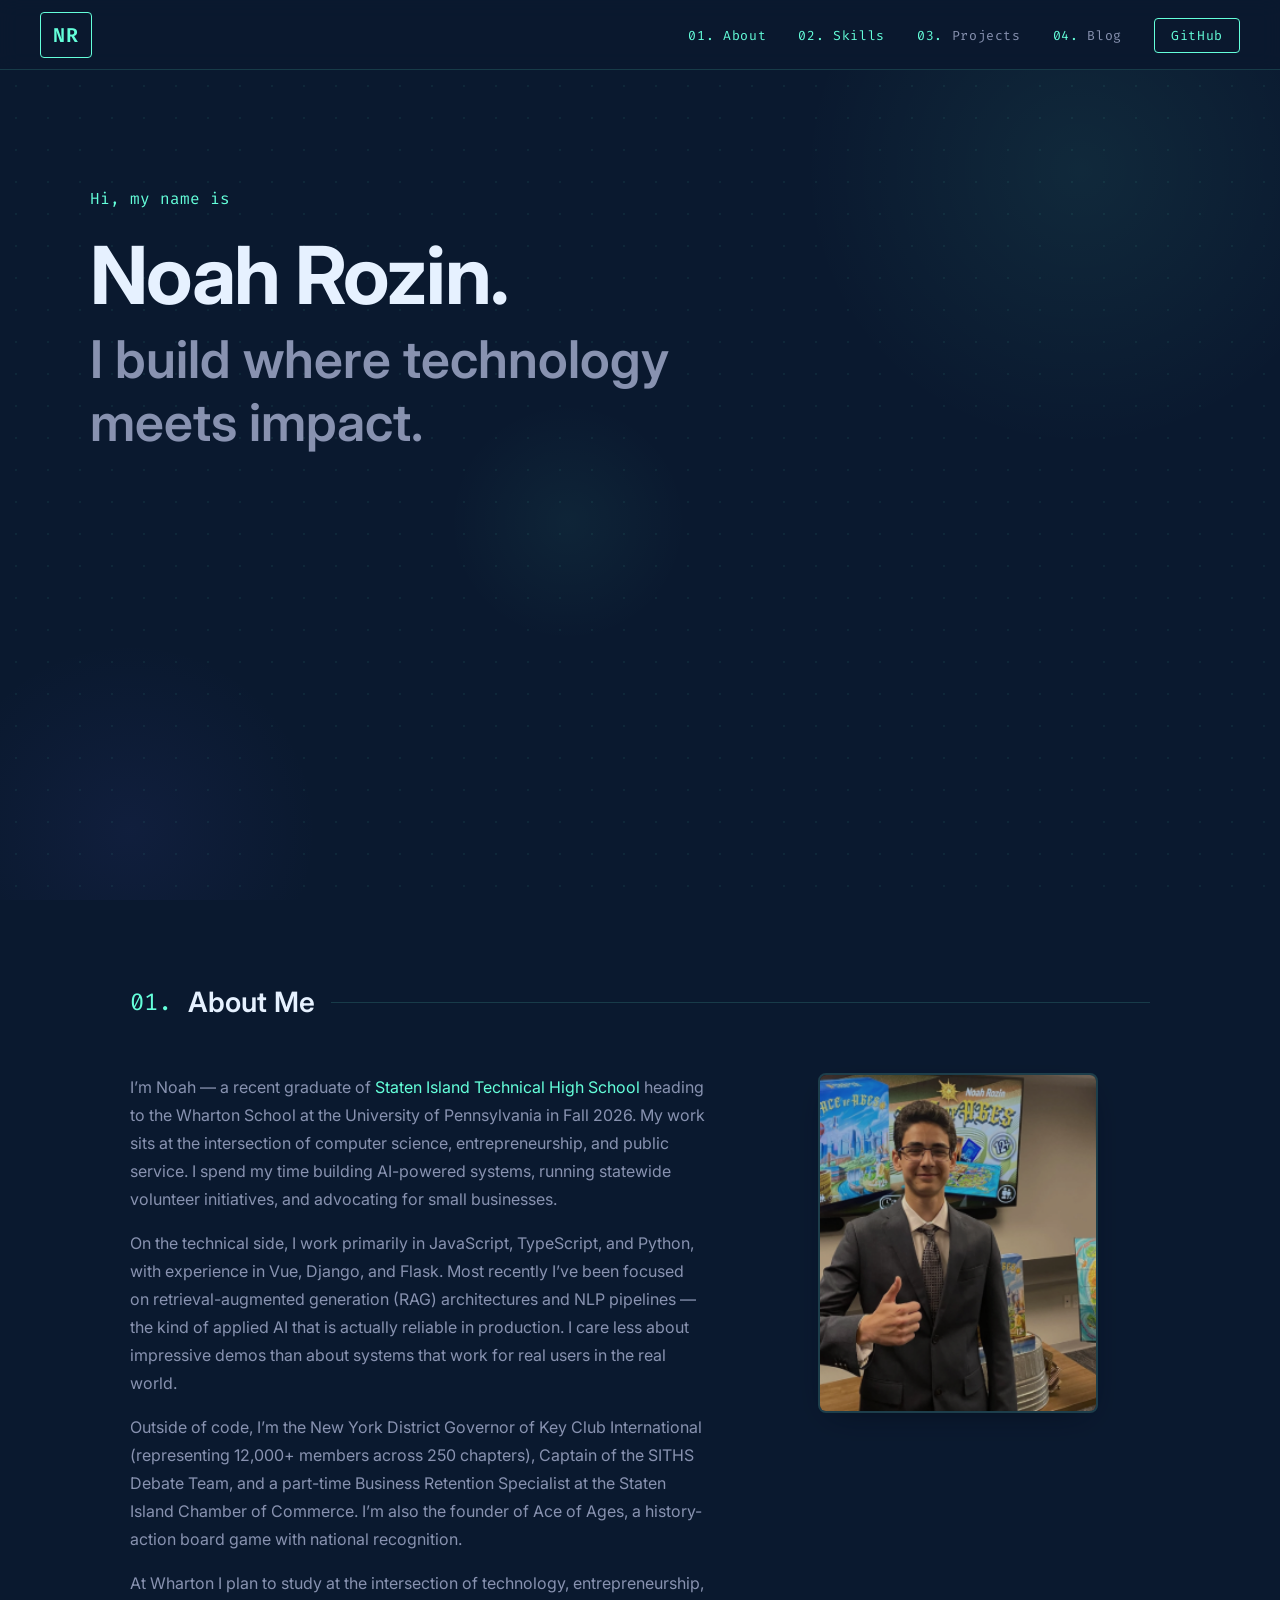
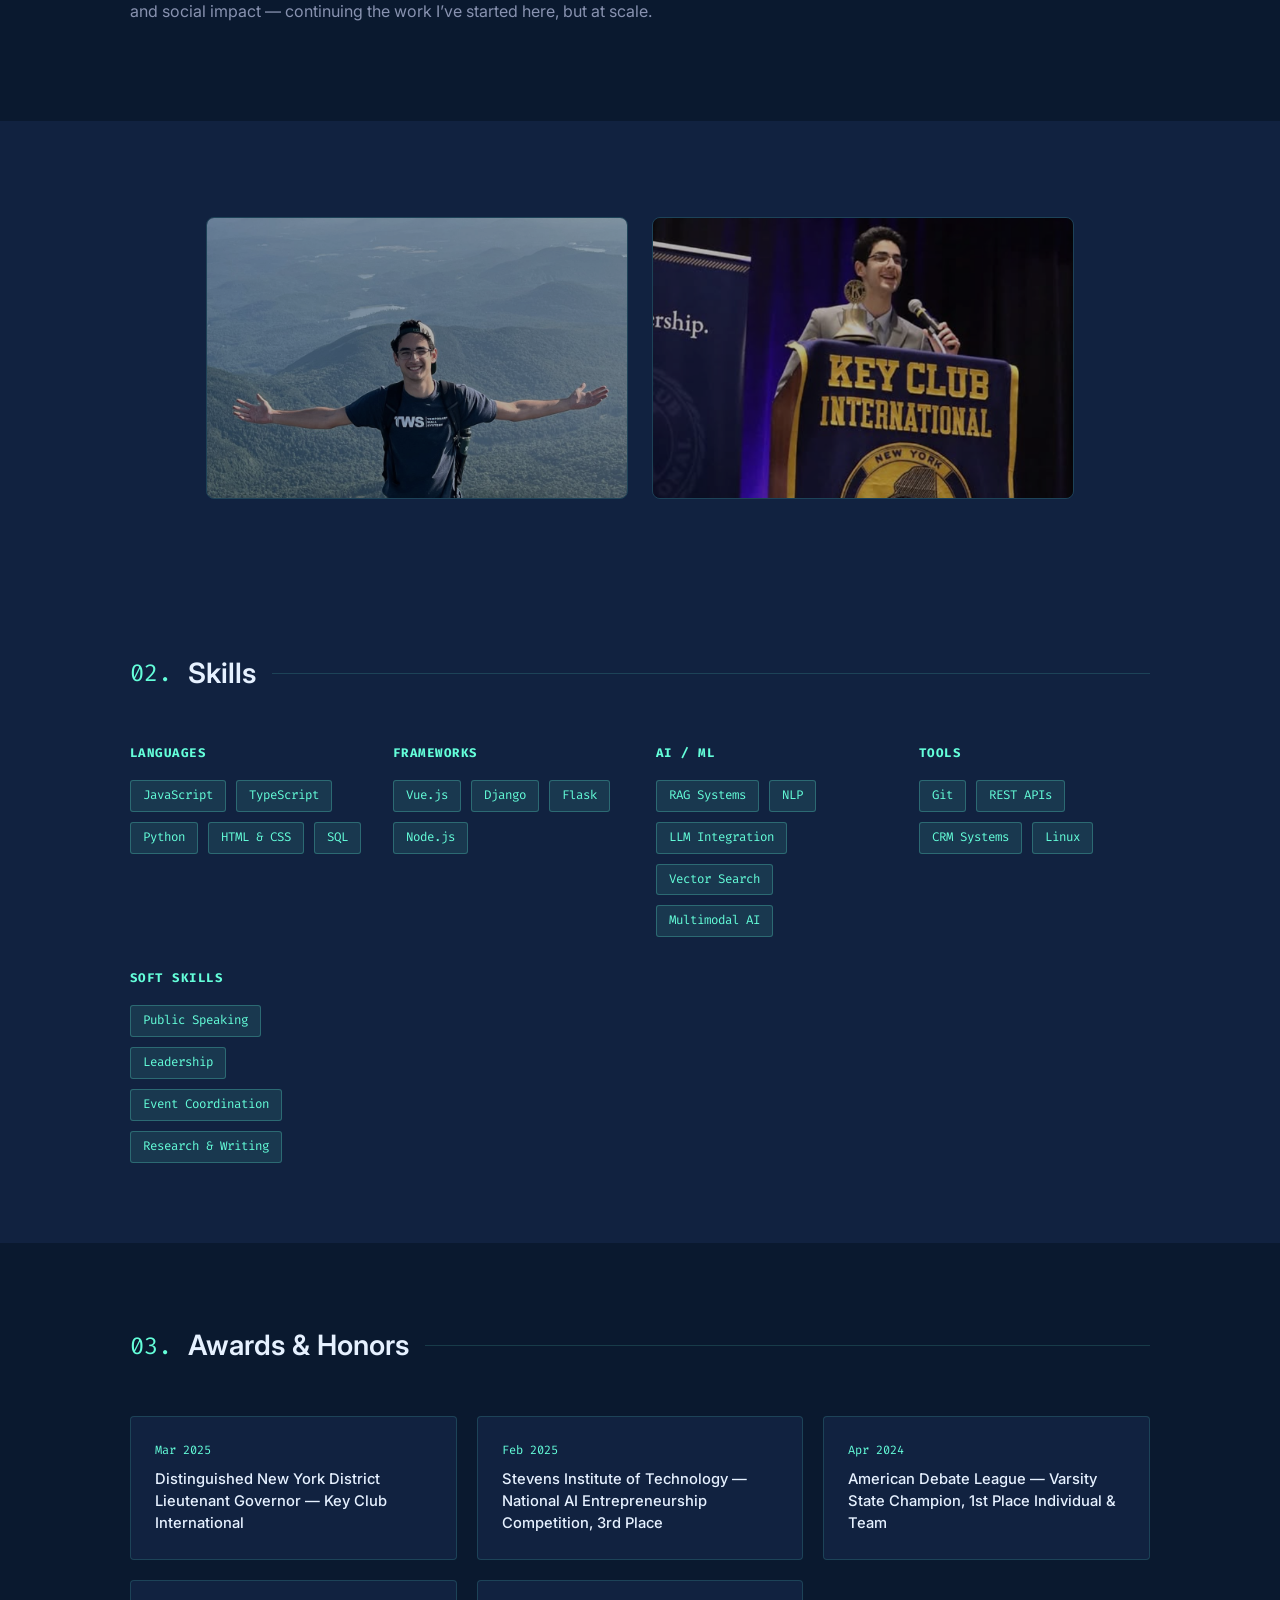
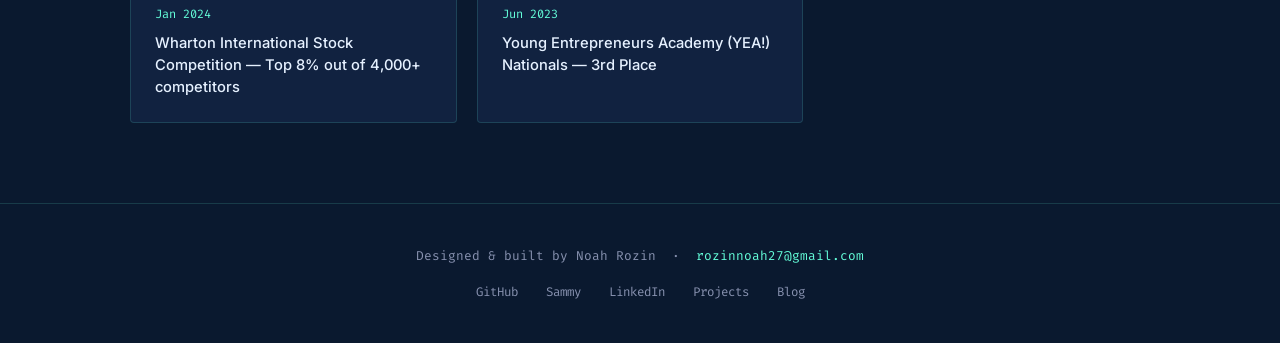
==== index.html @ f18eb61e "Updated version of my portfolio site, which now includes blog posts and several of my past projects." ====
﻿<!DOCTYPE html>
<html lang="en">
<head>
  <meta charset="UTF-8">
  <meta name="viewport" content="width=device-width, initial-scale=1.0">
  <title>Noah Rozin</title>
  <meta name="description" content="Noah Rozin — Developer, entrepreneur, and civic leader. Incoming Wharton freshman at the University of Pennsylvania.">
  <link rel="preconnect" href="https://fonts.googleapis.com">
  <link rel="preconnect" href="https://fonts.gstatic.com" crossorigin>
  <link href="https://fonts.googleapis.com/css2?family=Inter:wght@300;400;500;600;700&family=Fira+Code:wght@400;500&display=swap" rel="stylesheet">
  <link rel="stylesheet" href="css/style.css">
</head>
<body>

  <!-- NAV -->
  <nav>
    <a href="index.html" class="nav-logo">NR</a>
    <ul class="nav-links">
      <li><a href="#about">About</a></li>
      <li><a href="#skills">Skills</a></li>
      <li><a href="projects.html">Projects</a></li>
      <li><a href="blog.html">Blog</a></li>
      <li class="cta-link"><a href="https://github.com/Nosha08" target="_blank" rel="noopener noreferrer">GitHub</a></li>
    </ul>
    <button class="hamburger" id="hamburger" aria-label="Toggle navigation" aria-expanded="false">
      <span></span><span></span><span></span>
    </button>
  </nav>

  <div class="mobile-nav" id="mobile-nav">
    <a href="#about">About</a>
    <a href="#skills">Skills</a>
    <a href="projects.html">Projects</a>
    <a href="blog.html">Blog</a>
    <a href="https://github.com/Nosha08" target="_blank" rel="noopener noreferrer">GitHub</a>
  </div>

  <main>

    <!-- HERO -->
    <section id="hero">
      <div class="hero-orb hero-orb-1"></div>
      <div class="hero-orb hero-orb-2"></div>
      <div class="hero-orb hero-orb-3"></div>
      <div class="hero-content">
        <div class="hero-text">
          <p class="hero-intro">Hi, my name is</p>
          <h1 class="hero-name">Noah Rozin.</h1>
          <h2 class="hero-tagline">I build where technology meets impact.</h2>
          <div class="hero-badges">
            <span class="hero-badge">UPenn Wharton &apos;30</span>
            <span class="hero-badge">SITHS &apos;26</span>
            <span class="hero-badge">AI &amp; Entrepreneurship</span>
          </div>
          <p class="hero-desc">
            Developer, entrepreneur, and civic leader. I build AI systems that dissolve
            real barriers for real people &mdash; from multilingual chatbots serving immigrant
            families to leading statewide volunteer campaigns for 12,000+ members.
            Heading to the Wharton School at the University of Pennsylvania this fall.
          </p>
          <div class="hero-ctas">
            <a href="projects.html" class="btn-primary">View My Projects</a>
            <a href="blog.html" class="btn-secondary">Read My Blog</a>
          </div>
        </div>
        <div class="hero-photo-wrap">
          <div class="hero-photo-frame">
            <img src="public/images/headshot.jpg" alt="Noah Rozin" class="hero-photo">
          </div>
        </div>
      </div>
    </section>

    <!-- ABOUT -->
    <section id="about">
      <div class="section-inner">
        <h2 class="section-heading" data-num="01.">About Me</h2>
        <div class="about-grid">
          <div class="about-text">
            <p>
              I&rsquo;m Noah &mdash; a recent graduate of
              <a href="https://www.siths.org/" target="_blank" rel="noopener">Staten Island Technical High School</a>
              heading to the Wharton School at the University of Pennsylvania in Fall 2026.
              My work sits at the intersection of computer science, entrepreneurship, and
              public service. I spend my time building AI-powered systems, running statewide
              volunteer initiatives, and advocating for small businesses.
            </p>
            <p>
              On the technical side, I work primarily in JavaScript, TypeScript, and Python,
              with experience in Vue, Django, and Flask. Most recently I&rsquo;ve been focused on
              retrieval-augmented generation (RAG) architectures and NLP pipelines &mdash; the kind
              of applied AI that is actually reliable in production. I care less about
              impressive demos than about systems that work for real users in the real world.
            </p>
            <p>
              Outside of code, I&rsquo;m the New York District Governor of Key Club International
              (representing 12,000+ members across 250 chapters), Captain of the SITHS Debate
              Team, and a part-time Business Retention Specialist at the Staten Island Chamber
              of Commerce. I&rsquo;m also the founder of Ace of Ages, a history-action board game
              with national recognition.
            </p>
            <p>
              At Wharton I plan to study at the intersection of technology, entrepreneurship,
              and social impact &mdash; continuing the work I&rsquo;ve started here, but at scale.
            </p>
          </div>
          <div class="about-photo-wrap">
            <img src="public/images/ace-of-ages.png" alt="Ace of Ages — YEA! Nationals 3rd Place" class="about-photo">
          </div>
        </div>
      </div>
    </section>

    <!-- SNAPSHOTS -->
    <section id="snapshots">
      <div class="section-inner">
        <div class="snapshot-strip">
          <figure class="snapshot">
            <img src="public/images/hiking.jpg" alt="Noah Rozin on a mountain summit" class="snapshot-img">
            <figcaption class="snapshot-caption">Summit of Whiteface Mountain, NY</figcaption>
          </figure>
          <figure class="snapshot">
            <img src="public/images/keyclub.png" alt="Key Club International — NY District Governor" class="snapshot-img">
            <figcaption class="snapshot-caption">Key Club International &mdash; NY District Governor</figcaption>
          </figure>
        </div>
      </div>
    </section>

    <!-- SKILLS -->
    <section id="skills">
      <div class="section-inner">
        <h2 class="section-heading" data-num="02.">Skills</h2>
        <div class="skills-grid">
          <div class="skill-group">
            <h3>Languages</h3>
            <div class="skill-tags">
              <span class="skill-tag">JavaScript</span>
              <span class="skill-tag">TypeScript</span>
              <span class="skill-tag">Python</span>
              <span class="skill-tag">HTML &amp; CSS</span>
              <span class="skill-tag">SQL</span>
            </div>
          </div>
          <div class="skill-group">
            <h3>Frameworks</h3>
            <div class="skill-tags">
              <span class="skill-tag">Vue.js</span>
              <span class="skill-tag">Django</span>
              <span class="skill-tag">Flask</span>
              <span class="skill-tag">Node.js</span>
            </div>
          </div>
          <div class="skill-group">
            <h3>AI / ML</h3>
            <div class="skill-tags">
              <span class="skill-tag">RAG Systems</span>
              <span class="skill-tag">NLP</span>
              <span class="skill-tag">LLM Integration</span>
              <span class="skill-tag">Vector Search</span>
              <span class="skill-tag">Multimodal AI</span>
            </div>
          </div>
          <div class="skill-group">
            <h3>Tools</h3>
            <div class="skill-tags">
              <span class="skill-tag">Git</span>
              <span class="skill-tag">REST APIs</span>
              <span class="skill-tag">CRM Systems</span>
              <span class="skill-tag">Linux</span>
            </div>
          </div>
          <div class="skill-group">
            <h3>Soft Skills</h3>
            <div class="skill-tags">
              <span class="skill-tag">Public Speaking</span>
              <span class="skill-tag">Leadership</span>
              <span class="skill-tag">Event Coordination</span>
              <span class="skill-tag">Research &amp; Writing</span>
            </div>
          </div>
        </div>
      </div>
    </section>

    <!-- AWARDS -->
    <section id="awards">
      <div class="section-inner">
        <h2 class="section-heading" data-num="03.">Awards &amp; Honors</h2>
        <div class="awards-grid">
          <div class="award-card">
            <div class="award-date">Mar 2025</div>
            <h3>Distinguished New York District Lieutenant Governor &mdash; Key Club International</h3>
          </div>
          <div class="award-card">
            <div class="award-date">Feb 2025</div>
            <h3>Stevens Institute of Technology &mdash; National AI Entrepreneurship Competition, 3rd Place</h3>
          </div>
          <div class="award-card">
            <div class="award-date">Apr 2024</div>
            <h3>American Debate League &mdash; Varsity State Champion, 1st Place Individual &amp; Team</h3>
          </div>
          <div class="award-card">
            <div class="award-date">Jan 2024</div>
            <h3>Wharton International Stock Competition &mdash; Top 8% out of 4,000+ competitors</h3>
          </div>
          <div class="award-card">
            <div class="award-date">Jun 2023</div>
            <h3>Young Entrepreneurs Academy (YEA!) Nationals &mdash; 3rd Place</h3>
          </div>
        </div>
      </div>
    </section>

  </main>

  <footer>
    <p>
      Designed &amp; built by Noah Rozin &nbsp;&middot;&nbsp;
      <a href="mailto:rozinnoah27@gmail.com">rozinnoah27@gmail.com</a>
    </p>
    <div class="footer-links">
      <a href="https://github.com/Nosha08" target="_blank" rel="noopener">GitHub</a>
      <a href="https://github.com/SammyGPT/SammyGPT-Frontend" target="_blank" rel="noopener">Sammy</a>
      <a href="https://linkedin.com/in/noah-rozin-4837ab23a" target="_blank" rel="noopener">LinkedIn</a>
      <a href="projects.html">Projects</a>
      <a href="blog.html">Blog</a>
    </div>
  </footer>

  <script src="js/main.js"></script>
</body>
</html>
---- css/style.css ----
/* ===== VARIABLES ===== */
:root {
  --bg: #0a192f;
  --bg2: #112240;
  --bg3: #233554;
  --accent: #64ffda;
  --accent-dim: rgba(100, 255, 218, 0.1);
  --text: #ccd6f6;
  --text2: #8892b0;
  --white: #e6f1ff;
  --border: rgba(100, 255, 218, 0.15);
  --shadow: 0 10px 30px -15px rgba(2, 12, 27, 0.7);
  --nav-h: 70px;
  --max-w: 1100px;
  --radius: 4px;
  --transition: all 0.25s cubic-bezier(0.645, 0.045, 0.355, 1);
  --font: 'Inter', -apple-system, BlinkMacSystemFont, 'Segoe UI', sans-serif;
  --mono: 'Fira Code', 'SF Mono', 'Roboto Mono', monospace;
}

/* ===== RESET ===== */
*, *::before, *::after {
  box-sizing: border-box;
  margin: 0;
  padding: 0;
}

html {
  scroll-behavior: smooth;
}

body {
  background-color: var(--bg);
  color: var(--text);
  font-family: var(--font);
  line-height: 1.6;
  min-height: 100vh;
  -webkit-font-smoothing: antialiased;
}

/* ===== NAVIGATION ===== */
nav {
  position: fixed;
  top: 0;
  left: 0;
  right: 0;
  height: var(--nav-h);
  background: rgba(10, 25, 47, 0.9);
  backdrop-filter: blur(10px);
  -webkit-backdrop-filter: blur(10px);
  border-bottom: 1px solid var(--border);
  z-index: 1000;
  display: flex;
  align-items: center;
  justify-content: space-between;
  padding: 0 40px;
}

.nav-logo {
  font-family: var(--mono);
  font-size: 1.25rem;
  font-weight: 600;
  color: var(--accent);
  text-decoration: none;
  letter-spacing: 0.05em;
  border: 1px solid var(--accent);
  padding: 6px 12px;
  border-radius: var(--radius);
  transition: var(--transition);
}

.nav-logo:hover {
  background: var(--accent-dim);
}

.nav-links {
  display: flex;
  align-items: center;
  gap: 32px;
  list-style: none;
}

.nav-links a {
  font-family: var(--mono);
  font-size: 0.82rem;
  color: var(--text2);
  text-decoration: none;
  letter-spacing: 0.05em;
  transition: var(--transition);
  counter-increment: nav-item;
}

.nav-links a::before {
  content: '0' counter(nav-item) '. ';
  color: var(--accent);
}

.nav-links a:hover,
.nav-links a.active {
  color: var(--accent);
}

.nav-links .cta-link a {
  border: 1px solid var(--accent);
  border-radius: var(--radius);
  padding: 8px 16px;
  color: var(--accent);
}

.nav-links .cta-link a::before {
  content: none;
}

.nav-links .cta-link a:hover {
  background: var(--accent-dim);
}

nav {
  counter-reset: nav-item;
}

/* Hamburger */
.hamburger {
  display: none;
  flex-direction: column;
  cursor: pointer;
  gap: 5px;
  background: none;
  border: none;
  padding: 4px;
}

.hamburger span {
  display: block;
  width: 24px;
  height: 2px;
  background: var(--accent);
  border-radius: 2px;
  transition: var(--transition);
}

.hamburger.open span:nth-child(1) {
  transform: translateY(7px) rotate(45deg);
}

.hamburger.open span:nth-child(2) {
  opacity: 0;
}

.hamburger.open span:nth-child(3) {
  transform: translateY(-7px) rotate(-45deg);
}

/* Mobile nav drawer */
.mobile-nav {
  display: none;
  position: fixed;
  top: var(--nav-h);
  right: 0;
  width: min(75vw, 320px);
  height: calc(100vh - var(--nav-h));
  background: var(--bg2);
  border-left: 1px solid var(--border);
  padding: 40px 32px;
  flex-direction: column;
  align-items: flex-end;
  gap: 24px;
  z-index: 999;
  transform: translateX(100%);
  transition: transform 0.3s ease;
}

.mobile-nav.open {
  display: flex;
  transform: translateX(0);
}

.mobile-nav a {
  font-family: var(--mono);
  font-size: 1rem;
  color: var(--text);
  text-decoration: none;
  transition: var(--transition);
}

.mobile-nav a:hover {
  color: var(--accent);
}

/* ===== MAIN ===== */
main {
  padding-top: var(--nav-h);
}

/* ===== HERO ===== */
/* ===== HERO ANIMATIONS ===== */
@keyframes fadeInUp {
  from { opacity: 0; transform: translateY(24px); }
  to   { opacity: 1; transform: translateY(0); }
}

@keyframes blink {
  0%, 100% { opacity: 1; }
  50%       { opacity: 0; }
}

.hero-name,
.hero-tagline,
.hero-badges,
.hero-desc,
.hero-ctas,
.hero-photo-wrap {
  opacity: 0;
}

.anim-in {
  animation: fadeInUp 0.6s cubic-bezier(0.645, 0.045, 0.355, 1) forwards;
}

.cursor {
  display: inline-block;
  width: 3px;
  height: 0.85em;
  background: var(--accent);
  margin-left: 3px;
  vertical-align: middle;
  border-radius: 1px;
  animation: blink 0.75s step-end infinite;
}

#hero {
  min-height: calc(100vh - var(--nav-h));
  display: flex;
  align-items: center;
  justify-content: center;
  padding: 80px 40px;
  background-image: radial-gradient(rgba(100, 255, 218, 0.06) 1px, transparent 1px);
  background-size: 32px 32px;
  position: relative;
  overflow: hidden;
}

/* Floating gradient orbs */
@keyframes float {
  0%, 100% { transform: translateY(0) scale(1); }
  50%       { transform: translateY(-28px) scale(1.04); }
}

.hero-orb {
  position: absolute;
  border-radius: 50%;
  pointer-events: none;
  animation: float ease-in-out infinite;
}

.hero-orb-1 {
  width: 560px;
  height: 560px;
  background: radial-gradient(circle, rgba(100, 255, 218, 0.07) 0%, transparent 70%);
  top: -180px;
  right: -80px;
  animation-duration: 13s;
}

.hero-orb-2 {
  width: 380px;
  height: 380px;
  background: radial-gradient(circle, rgba(99, 102, 241, 0.07) 0%, transparent 70%);
  bottom: -120px;
  left: -60px;
  animation-duration: 10s;
  animation-delay: -5s;
}

.hero-orb-3 {
  width: 240px;
  height: 240px;
  background: radial-gradient(circle, rgba(100, 255, 218, 0.05) 0%, transparent 70%);
  top: 40%;
  left: 35%;
  animation-duration: 16s;
  animation-delay: -8s;
}

/* Hero two-column layout */
.hero-content {
  max-width: var(--max-w);
  width: 100%;
  display: grid;
  grid-template-columns: 1fr 300px;
  gap: 72px;
  align-items: center;
}

/* Hero photo */
.hero-photo-frame {
  position: relative;
  width: 280px;
  height: 340px;
}

.hero-photo-frame::before {
  content: '';
  position: absolute;
  inset: 0;
  border-radius: 10px;
  box-shadow: 0 0 0 2px var(--accent), 0 24px 64px rgba(2, 12, 27, 0.8);
  z-index: 2;
  pointer-events: none;
  opacity: 0.7;
}

.hero-photo-frame::after {
  content: '';
  position: absolute;
  bottom: -18px;
  right: -18px;
  width: 100%;
  height: 100%;
  border: 1px solid var(--accent);
  border-radius: 10px;
  opacity: 0.22;
  z-index: 0;
}

.hero-photo {
  width: 100%;
  height: 100%;
  object-fit: cover;
  object-position: center top;
  border-radius: 10px;
  display: block;
  filter: brightness(0.88) saturate(0.82);
  transition: filter 0.4s ease;
  position: relative;
  z-index: 1;
}

.hero-photo:hover {
  filter: brightness(1) saturate(1);
}

/* Hero badges */
.hero-badges {
  display: flex;
  flex-wrap: wrap;
  gap: 10px;
  margin: 16px 0 28px;
}

.hero-badge {
  font-family: var(--mono);
  font-size: 0.72rem;
  color: var(--accent);
  background: var(--accent-dim);
  border: 1px solid rgba(100, 255, 218, 0.25);
  padding: 4px 14px;
  border-radius: 20px;
  letter-spacing: 0.04em;
}

.hero-intro {
  font-family: var(--mono);
  font-size: 1rem;
  color: var(--accent);
  margin-bottom: 20px;
}

.hero-name {
  font-size: clamp(40px, 8vw, 80px);
  font-weight: 700;
  color: var(--white);
  line-height: 1.1;
  margin-bottom: 10px;
  letter-spacing: -0.02em;
}

.hero-tagline {
  font-size: clamp(24px, 5vw, 52px);
  font-weight: 600;
  color: var(--text2);
  line-height: 1.2;
  margin-bottom: 28px;
}

.hero-desc {
  font-size: 1.05rem;
  color: var(--text2);
  max-width: 540px;
  margin-bottom: 48px;
  line-height: 1.75;
}

.hero-ctas {
  display: flex;
  gap: 16px;
  flex-wrap: wrap;
}

.btn-primary,
.btn-secondary {
  font-family: var(--mono);
  font-size: 0.82rem;
  padding: 14px 28px;
  border-radius: var(--radius);
  text-decoration: none;
  letter-spacing: 0.05em;
  transition: var(--transition);
  display: inline-block;
}

.btn-primary {
  color: var(--accent);
  border: 1px solid var(--accent);
  background: transparent;
}

.btn-primary:hover {
  background: var(--accent-dim);
  transform: translateY(-2px);
}

.btn-secondary {
  color: var(--text);
  border: 1px solid var(--text2);
}

.btn-secondary:hover {
  color: var(--accent);
  border-color: var(--accent);
  transform: translateY(-2px);
}

/* ===== SECTIONS ===== */
section {
  padding: 80px 0;
}

.section-inner {
  max-width: var(--max-w);
  margin: 0 auto;
  padding: 0 40px;
}

.section-heading {
  font-size: clamp(22px, 4vw, 28px);
  font-weight: 600;
  color: var(--white);
  margin-bottom: 48px;
  display: flex;
  align-items: center;
  gap: 16px;
  white-space: nowrap;
}

.section-heading::before {
  content: attr(data-num);
  font-family: var(--mono);
  font-size: 0.85em;
  color: var(--accent);
  font-weight: 400;
}

.section-heading::after {
  content: '';
  display: block;
  height: 1px;
  background: var(--border);
  flex: 1;
  min-width: 40px;
}

/* ===== ABOUT ===== */
#about {
  background: var(--bg);
}

.about-grid {
  display: grid;
  grid-template-columns: 3fr 2fr;
  gap: 60px;
  align-items: start;
}

.about-text p {
  color: var(--text2);
  margin-bottom: 16px;
  line-height: 1.75;
  font-size: 1rem;
}

.about-text p a {
  color: var(--accent);
  text-decoration: none;
}

.about-text p a:hover {
  text-decoration: underline;
}

.about-photo-wrap {
  display: flex;
  justify-content: center;
}

.about-photo-placeholder {
  width: 260px;
  height: 260px;
  background: var(--bg3);
  border: 2px solid var(--accent);
  border-radius: 4px;
  display: flex;
  align-items: center;
  justify-content: center;
  color: var(--text2);
  font-family: var(--mono);
  font-size: 0.8rem;
  text-align: center;
  padding: 20px;
  line-height: 1.6;
  position: relative;
  overflow: hidden;
}

.about-photo-placeholder::after {
  content: '';
  position: absolute;
  inset: 0;
  background: var(--accent-dim);
}

.about-photo-placeholder span {
  position: relative;
  z-index: 1;
}

.about-photo {
  width: 280px;
  height: 340px;
  object-fit: cover;
  object-position: center top;
  border-radius: 8px;
  display: block;
  filter: brightness(0.85) saturate(0.8);
  transition: var(--transition);
  box-shadow: var(--shadow);
  border: 2px solid rgba(100, 255, 218, 0.2);
}

.about-photo:hover {
  filter: brightness(1) saturate(1);
  transform: translateY(-4px);
  border-color: rgba(100, 255, 218, 0.5);
}

/* ===== SNAPSHOTS ===== */
#snapshots {
  background: var(--bg2);
  padding: 96px 0 72px;
}

.snapshot-strip {
  display: flex;
  gap: 24px;
  justify-content: center;
  flex-wrap: wrap;
}

.snapshot {
  position: relative;
  overflow: hidden;
  border-radius: 8px;
  flex-shrink: 0;
  border: 1px solid var(--border);
}

.snapshot-img {
  width: 420px;
  height: 280px;
  object-fit: cover;
  display: block;
  filter: brightness(0.72) saturate(0.82);
  transition: filter 0.4s ease, transform 0.5s ease;
}

.snapshot:hover .snapshot-img {
  filter: brightness(0.95) saturate(1);
  transform: scale(1.03);
}

.snapshot-caption {
  position: absolute;
  bottom: 0;
  left: 0;
  right: 0;
  background: linear-gradient(transparent, rgba(2, 12, 27, 0.88));
  color: var(--text);
  font-family: var(--mono);
  font-size: 0.76rem;
  padding: 28px 16px 14px;
  transform: translateY(6px);
  opacity: 0;
  transition: all 0.3s ease;
}

.snapshot:hover .snapshot-caption {
  transform: translateY(0);
  opacity: 1;
}

/* ===== SKILLS ===== */
#skills {
  background: var(--bg2);
}

.skills-grid {
  display: grid;
  grid-template-columns: repeat(auto-fit, minmax(200px, 1fr));
  gap: 32px;
}

.skill-group h3 {
  font-family: var(--mono);
  font-size: 0.78rem;
  text-transform: uppercase;
  letter-spacing: 0.12em;
  color: var(--accent);
  margin-bottom: 16px;
}

.skill-tags {
  display: flex;
  flex-wrap: wrap;
  gap: 10px;
}

.skill-tag {
  font-family: var(--mono);
  font-size: 0.78rem;
  color: var(--accent);
  background: var(--accent-dim);
  border: 1px solid rgba(100, 255, 218, 0.25);
  padding: 5px 12px;
  border-radius: 3px;
  transition: var(--transition);
  white-space: nowrap;
}

.skill-tag:hover {
  background: rgba(100, 255, 218, 0.2);
  transform: translateY(-1px);
}

/* ===== AWARDS ===== */
#awards {
  background: var(--bg);
}

.awards-grid {
  display: grid;
  grid-template-columns: repeat(auto-fit, minmax(260px, 1fr));
  gap: 20px;
}

.award-card {
  background: var(--bg2);
  border: 1px solid var(--border);
  border-radius: var(--radius);
  padding: 24px;
  transition: var(--transition);
}

.award-card:hover {
  border-color: rgba(100, 255, 218, 0.4);
  transform: translateY(-4px);
  box-shadow: var(--shadow);
}

.award-date {
  font-family: var(--mono);
  font-size: 0.75rem;
  color: var(--accent);
  margin-bottom: 8px;
}

.award-card h3 {
  font-size: 0.92rem;
  font-weight: 500;
  color: var(--white);
  line-height: 1.5;
}

/* ===== PAGE HEADER (projects, blog) ===== */
.page-header {
  max-width: var(--max-w);
  margin: 0 auto;
  padding: 60px 40px 40px;
}

.page-header h1 {
  font-size: clamp(28px, 5vw, 48px);
  font-weight: 700;
  color: var(--white);
  margin-bottom: 12px;
}

.page-header p {
  color: var(--text2);
  font-size: 1.05rem;
  max-width: 540px;
  line-height: 1.7;
}

/* ===== PROJECTS PAGE ===== */
.projects-container {
  max-width: var(--max-w);
  margin: 0 auto;
  padding: 0 40px 100px;
  display: flex;
  flex-direction: column;
  gap: 48px;
}

.project-card {
  background: var(--bg2);
  border: 1px solid var(--border);
  border-radius: 8px;
  padding: 40px;
  transition: var(--transition);
}

.project-card:hover {
  border-color: rgba(100, 255, 218, 0.35);
  box-shadow: var(--shadow);
}

.project-header {
  display: flex;
  align-items: flex-start;
  justify-content: space-between;
  flex-wrap: wrap;
  gap: 12px;
  margin-bottom: 16px;
}

.project-title-row {
  display: flex;
  align-items: center;
  gap: 16px;
  flex-wrap: wrap;
}

.project-title-row h2 {
  font-size: 1.5rem;
  font-weight: 600;
  color: var(--white);
}

.project-status {
  font-family: var(--mono);
  font-size: 0.72rem;
  padding: 3px 10px;
  border-radius: 12px;
  border: 1px solid var(--accent);
  color: var(--accent);
}

.project-tags {
  display: flex;
  flex-wrap: wrap;
  gap: 8px;
  margin-bottom: 28px;
}

.project-tag {
  font-family: var(--mono);
  font-size: 0.75rem;
  background: var(--accent-dim);
  color: var(--accent);
  padding: 3px 10px;
  border-radius: 3px;
}

.project-body {
  display: grid;
  grid-template-columns: 1fr 1fr;
  gap: 32px;
  margin-bottom: 28px;
}

.project-section h3 {
  font-family: var(--mono);
  font-size: 0.76rem;
  text-transform: uppercase;
  letter-spacing: 0.12em;
  color: var(--accent);
  margin-bottom: 12px;
}

.project-section p,
.project-section li {
  color: var(--text2);
  font-size: 0.95rem;
  line-height: 1.75;
}

.project-section ul {
  padding-left: 20px;
}

.project-section li {
  margin-bottom: 6px;
}

.project-divider {
  border: none;
  border-top: 1px solid var(--border);
  margin: 28px 0;
}

.project-links {
  display: flex;
  gap: 12px;
  flex-wrap: wrap;
  align-items: center;
  margin-bottom: 8px;
}

.project-link {
  font-family: var(--mono);
  font-size: 0.78rem;
  color: var(--text2);
  text-decoration: none;
  border: 1px solid var(--text2);
  padding: 7px 16px;
  border-radius: var(--radius);
  transition: var(--transition);
}

.project-link:hover {
  color: var(--accent);
  border-color: var(--accent);
  transform: translateY(-1px);
}

.project-reflection {
  margin-top: 28px;
  padding-top: 28px;
  border-top: 1px solid var(--border);
}

.project-reflection h3 {
  font-family: var(--mono);
  font-size: 0.76rem;
  text-transform: uppercase;
  letter-spacing: 0.12em;
  color: var(--accent);
  margin-bottom: 12px;
}

.project-reflection p {
  color: var(--text2);
  font-size: 0.95rem;
  line-height: 1.75;
  font-style: italic;
}

/* ===== BLOG LISTING ===== */
.blog-container {
  max-width: 760px;
  margin: 0 auto;
  padding: 0 40px 100px;
}

.blog-list {
  display: flex;
  flex-direction: column;
  gap: 24px;
}

.blog-item {
  display: grid;
  grid-template-columns: 130px 1fr;
  gap: 24px;
  padding: 28px;
  background: var(--bg2);
  border: 1px solid var(--border);
  border-radius: var(--radius);
  text-decoration: none;
  transition: var(--transition);
}

.blog-item:hover {
  border-color: rgba(100, 255, 218, 0.4);
  transform: translateY(-2px);
  box-shadow: var(--shadow);
}

.blog-date {
  font-family: var(--mono);
  font-size: 0.78rem;
  color: var(--accent);
  line-height: 1.6;
  padding-top: 3px;
}

.blog-item-content h2 {
  font-size: 1.05rem;
  font-weight: 600;
  color: var(--white);
  margin-bottom: 8px;
  line-height: 1.4;
  transition: var(--transition);
}

.blog-item:hover .blog-item-content h2 {
  color: var(--accent);
}

.blog-item-content p {
  color: var(--text2);
  font-size: 0.9rem;
  line-height: 1.65;
  margin-bottom: 12px;
}

.read-more {
  font-family: var(--mono);
  font-size: 0.78rem;
  color: var(--accent);
}

/* ===== BLOG POST ===== */
.post-container {
  max-width: 720px;
  margin: 0 auto;
  padding: 40px 40px 100px;
}

.post-back {
  display: inline-flex;
  align-items: center;
  gap: 8px;
  font-family: var(--mono);
  font-size: 0.82rem;
  color: var(--accent);
  text-decoration: none;
  margin-bottom: 40px;
  transition: var(--transition);
}

.post-back:hover {
  gap: 12px;
}

.post-header {
  margin-bottom: 48px;
  padding-bottom: 32px;
  border-bottom: 1px solid var(--border);
}

.post-meta {
  font-family: var(--mono);
  font-size: 0.78rem;
  color: var(--text2);
  margin-bottom: 16px;
  display: flex;
  gap: 24px;
  flex-wrap: wrap;
}

.post-meta span.accent {
  color: var(--accent);
}

.post-header h1 {
  font-size: clamp(26px, 4vw, 40px);
  font-weight: 700;
  color: var(--white);
  line-height: 1.25;
  margin-bottom: 16px;
}

.post-header .post-desc {
  color: var(--text2);
  font-size: 1.05rem;
  line-height: 1.75;
}

.post-body h2 {
  font-size: 1.35rem;
  font-weight: 600;
  color: var(--white);
  margin: 48px 0 16px;
}

.post-body h3 {
  font-size: 1.05rem;
  font-weight: 600;
  color: var(--white);
  margin: 32px 0 12px;
}

.post-body p {
  color: var(--text2);
  line-height: 1.85;
  font-size: 1rem;
  margin-bottom: 20px;
}

.post-body a {
  color: var(--accent);
  text-decoration: none;
}

.post-body a:hover {
  text-decoration: underline;
}

.post-body ul,
.post-body ol {
  margin: 0 0 20px 24px;
  color: var(--text2);
}

.post-body li {
  margin-bottom: 8px;
  line-height: 1.75;
  font-size: 1rem;
}

.post-body pre {
  background: var(--bg2);
  border: 1px solid var(--border);
  border-radius: 6px;
  padding: 28px;
  overflow-x: auto;
  margin: 28px 0;
  font-family: var(--mono);
  font-size: 0.84rem;
  line-height: 1.65;
  color: var(--text);
}

.post-body code {
  font-family: var(--mono);
  font-size: 0.85em;
  background: var(--bg2);
  color: var(--accent);
  padding: 2px 6px;
  border-radius: 3px;
}

.post-body pre code {
  background: none;
  padding: 0;
  color: var(--text);
  font-size: 1em;
}

/* Syntax highlight colors inside pre */
.post-body pre .kw { color: #c678dd; }
.post-body pre .fn { color: #61afef; }
.post-body pre .st { color: #98c379; }
.post-body pre .cm { color: var(--text2); font-style: italic; }
.post-body pre .nm { color: #e5c07b; }

.post-callout {
  background: var(--bg2);
  border-left: 3px solid var(--accent);
  padding: 20px 24px;
  margin: 28px 0;
  border-radius: 0 4px 4px 0;
}

.post-callout p {
  margin: 0;
  color: var(--text);
  font-style: italic;
  font-size: 1rem;
  line-height: 1.75;
}

/* ===== FOOTER ===== */
footer {
  padding: 40px;
  text-align: center;
  border-top: 1px solid var(--border);
}

footer p {
  font-family: var(--mono);
  font-size: 0.8rem;
  color: var(--text2);
  margin-bottom: 16px;
  line-height: 1.8;
}

footer a {
  color: var(--accent);
  text-decoration: none;
}

footer a:hover {
  text-decoration: underline;
}

.footer-links {
  display: flex;
  justify-content: center;
  gap: 28px;
  flex-wrap: wrap;
}

.footer-links a {
  font-family: var(--mono);
  font-size: 0.78rem;
  color: var(--text2);
  text-decoration: none;
  transition: var(--transition);
}

.footer-links a:hover {
  color: var(--accent);
}

/* ===== RESPONSIVE ===== */
@media (max-width: 900px) {
  .project-body {
    grid-template-columns: 1fr;
    gap: 20px;
  }
}

@media (max-width: 900px) {
  .hero-content {
    grid-template-columns: 1fr;
    gap: 48px;
  }

  .hero-photo-wrap {
    display: flex;
    justify-content: center;
  }

  .hero-photo-frame {
    width: 240px;
    height: 290px;
  }
}

@media (max-width: 768px) {
  nav {
    padding: 0 24px;
  }

  .nav-links {
    display: none;
  }

  .hamburger {
    display: flex;
  }

  #hero {
    padding: 60px 24px;
  }

  .section-inner,
  .page-header,
  .projects-container,
  .blog-container,
  .post-container {
    padding-left: 24px;
    padding-right: 24px;
  }

  .about-grid {
    grid-template-columns: 1fr;
    gap: 32px;
  }

  .about-photo-wrap {
    order: -1;
    display: flex;
    justify-content: center;
  }

  .about-photo-placeholder {
    width: 200px;
    height: 200px;
  }

  .about-photo {
    width: 220px;
    height: 260px;
  }

  .snapshot-img {
    width: 100%;
    max-width: 420px;
    height: 220px;
  }

  .blog-item {
    grid-template-columns: 1fr;
    gap: 8px;
  }

  .hero-ctas {
    flex-direction: column;
    align-items: flex-start;
  }

  .post-meta {
    flex-direction: column;
    gap: 4px;
  }

  .project-card {
    padding: 24px;
  }
}

@media (max-width: 480px) {
  .section-heading::after {
    display: none;
  }

  .skills-grid {
    grid-template-columns: 1fr 1fr;
  }

  .awards-grid {
    grid-template-columns: 1fr;
  }
}
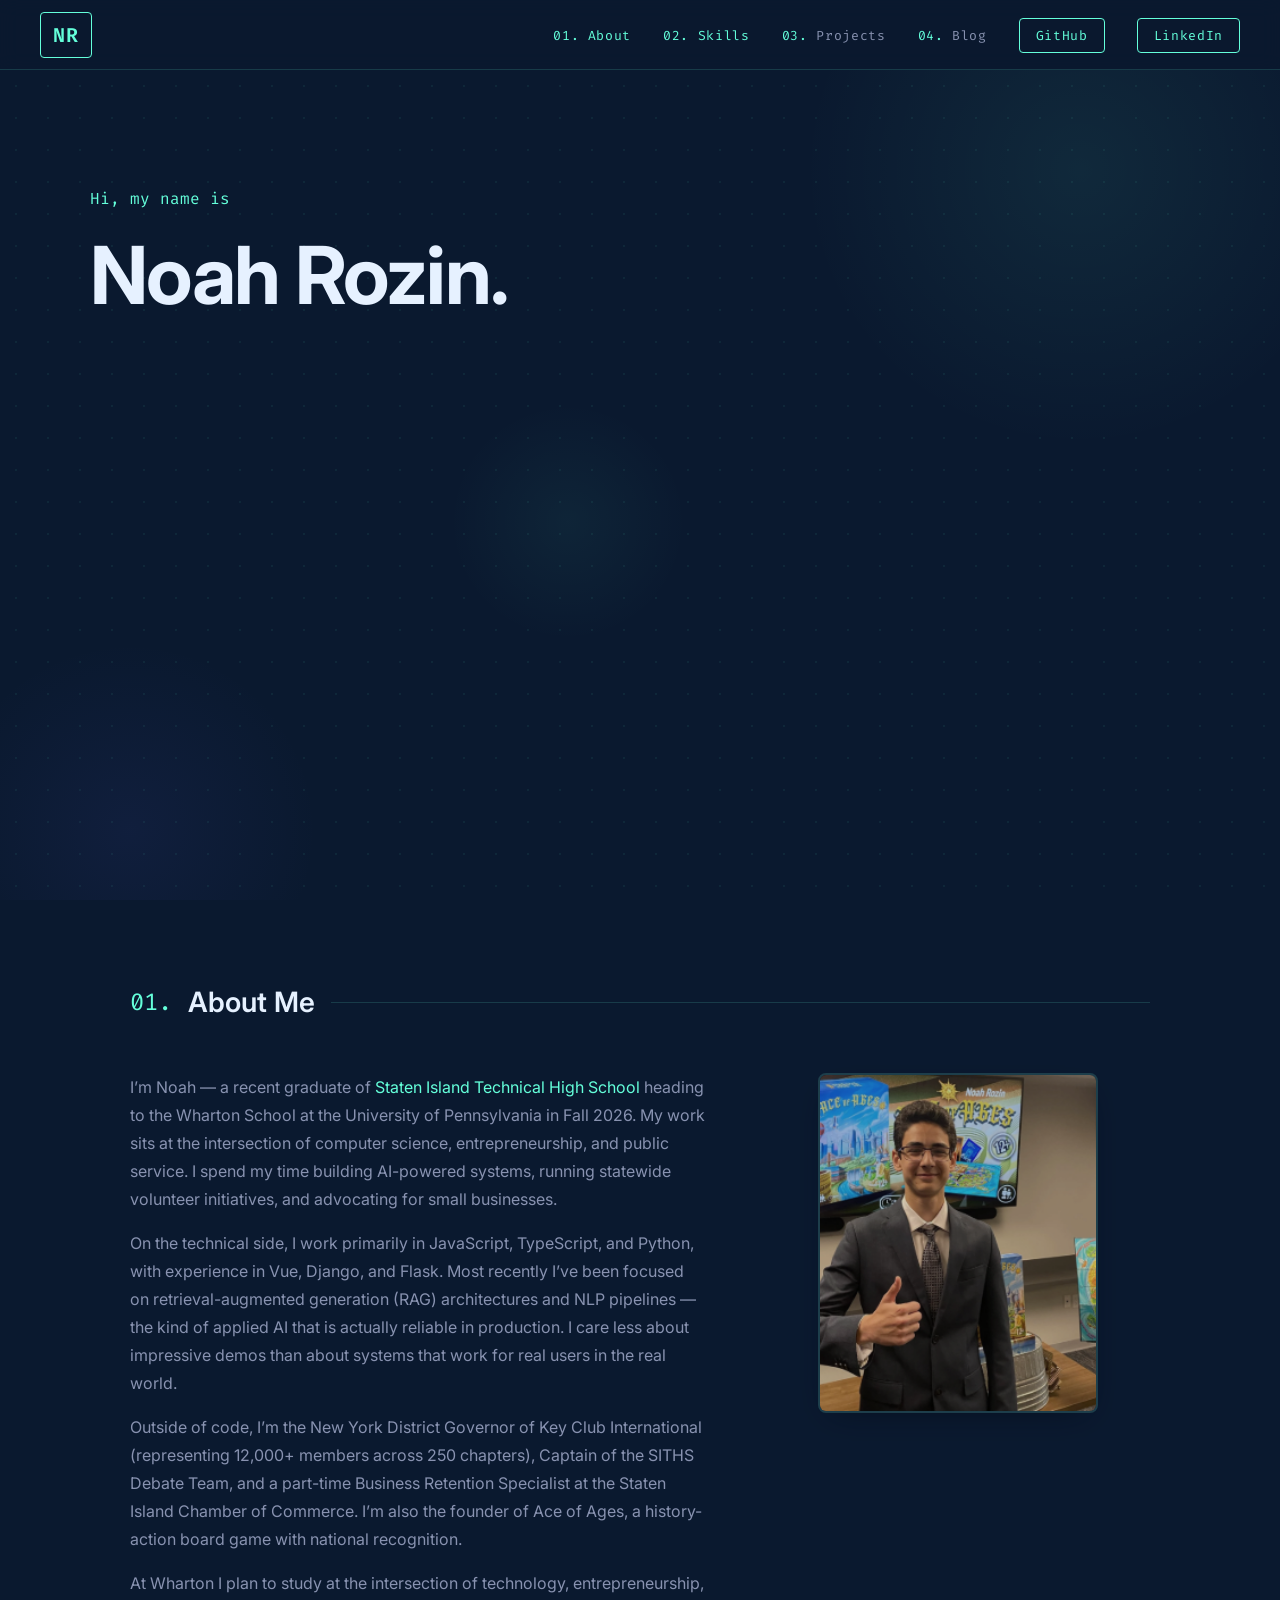
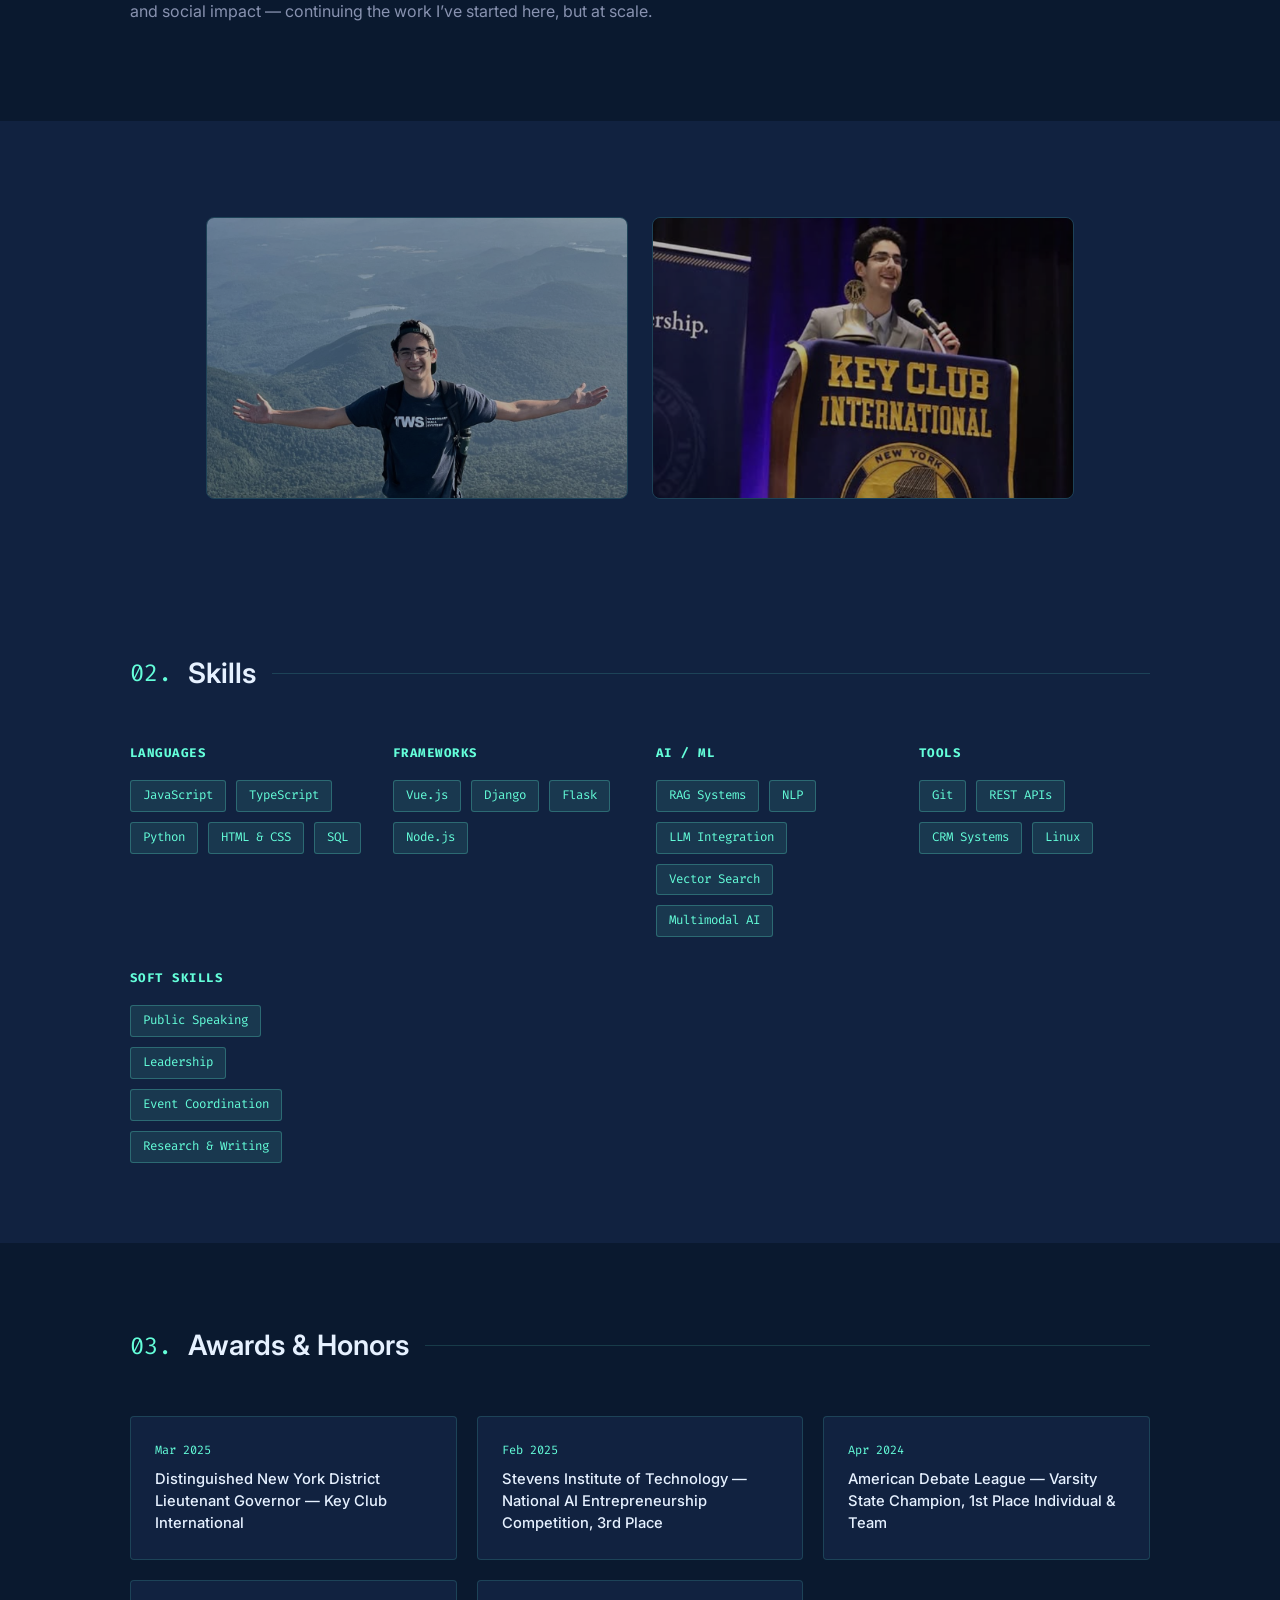
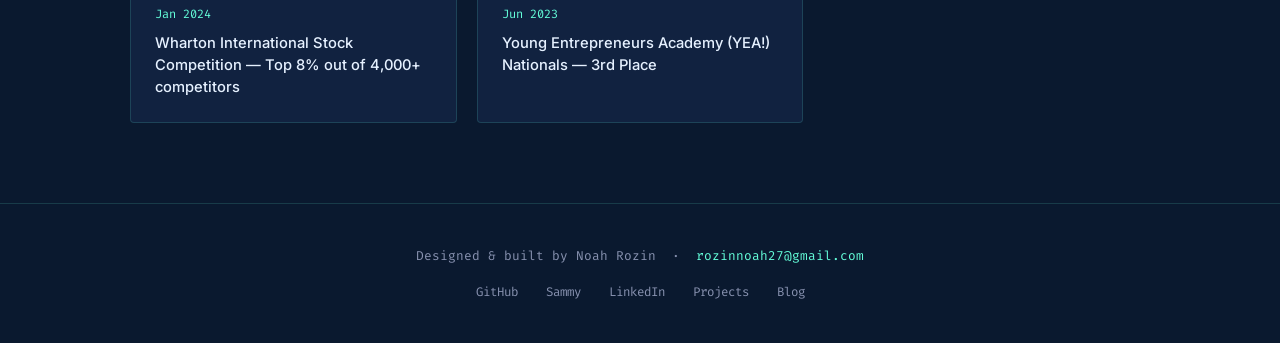
==== commit f3a2b037: "Had to slide the LinkedIn yk ;)" ====
--- a/index.html
+++ b/index.html
@@ -21,6 +21,7 @@
       <li><a href="projects.html">Projects</a></li>
       <li><a href="blog.html">Blog</a></li>
       <li class="cta-link"><a href="https://github.com/Nosha08" target="_blank" rel="noopener noreferrer">GitHub</a></li>
+      <li class="cta-link"><a href="https://www.linkedin.com/in/noah-rozin-4837ab23a/" target="_blank" rel="noopener noreferrer">LinkedIn</a></li>
     </ul>
     <button class="hamburger" id="hamburger" aria-label="Toggle navigation" aria-expanded="false">
       <span></span><span></span><span></span>
@@ -33,6 +34,7 @@
     <a href="projects.html">Projects</a>
     <a href="blog.html">Blog</a>
     <a href="https://github.com/Nosha08" target="_blank" rel="noopener noreferrer">GitHub</a>
+    <a href="https://www.linkedin.com/in/noah-rozin-4837ab23a/" target="_blank" rel="noopener noreferrer">LinkedIn</a>
   </div>
 
   <main>
@@ -235,3 +237,6 @@
 
 
 
+
+
+
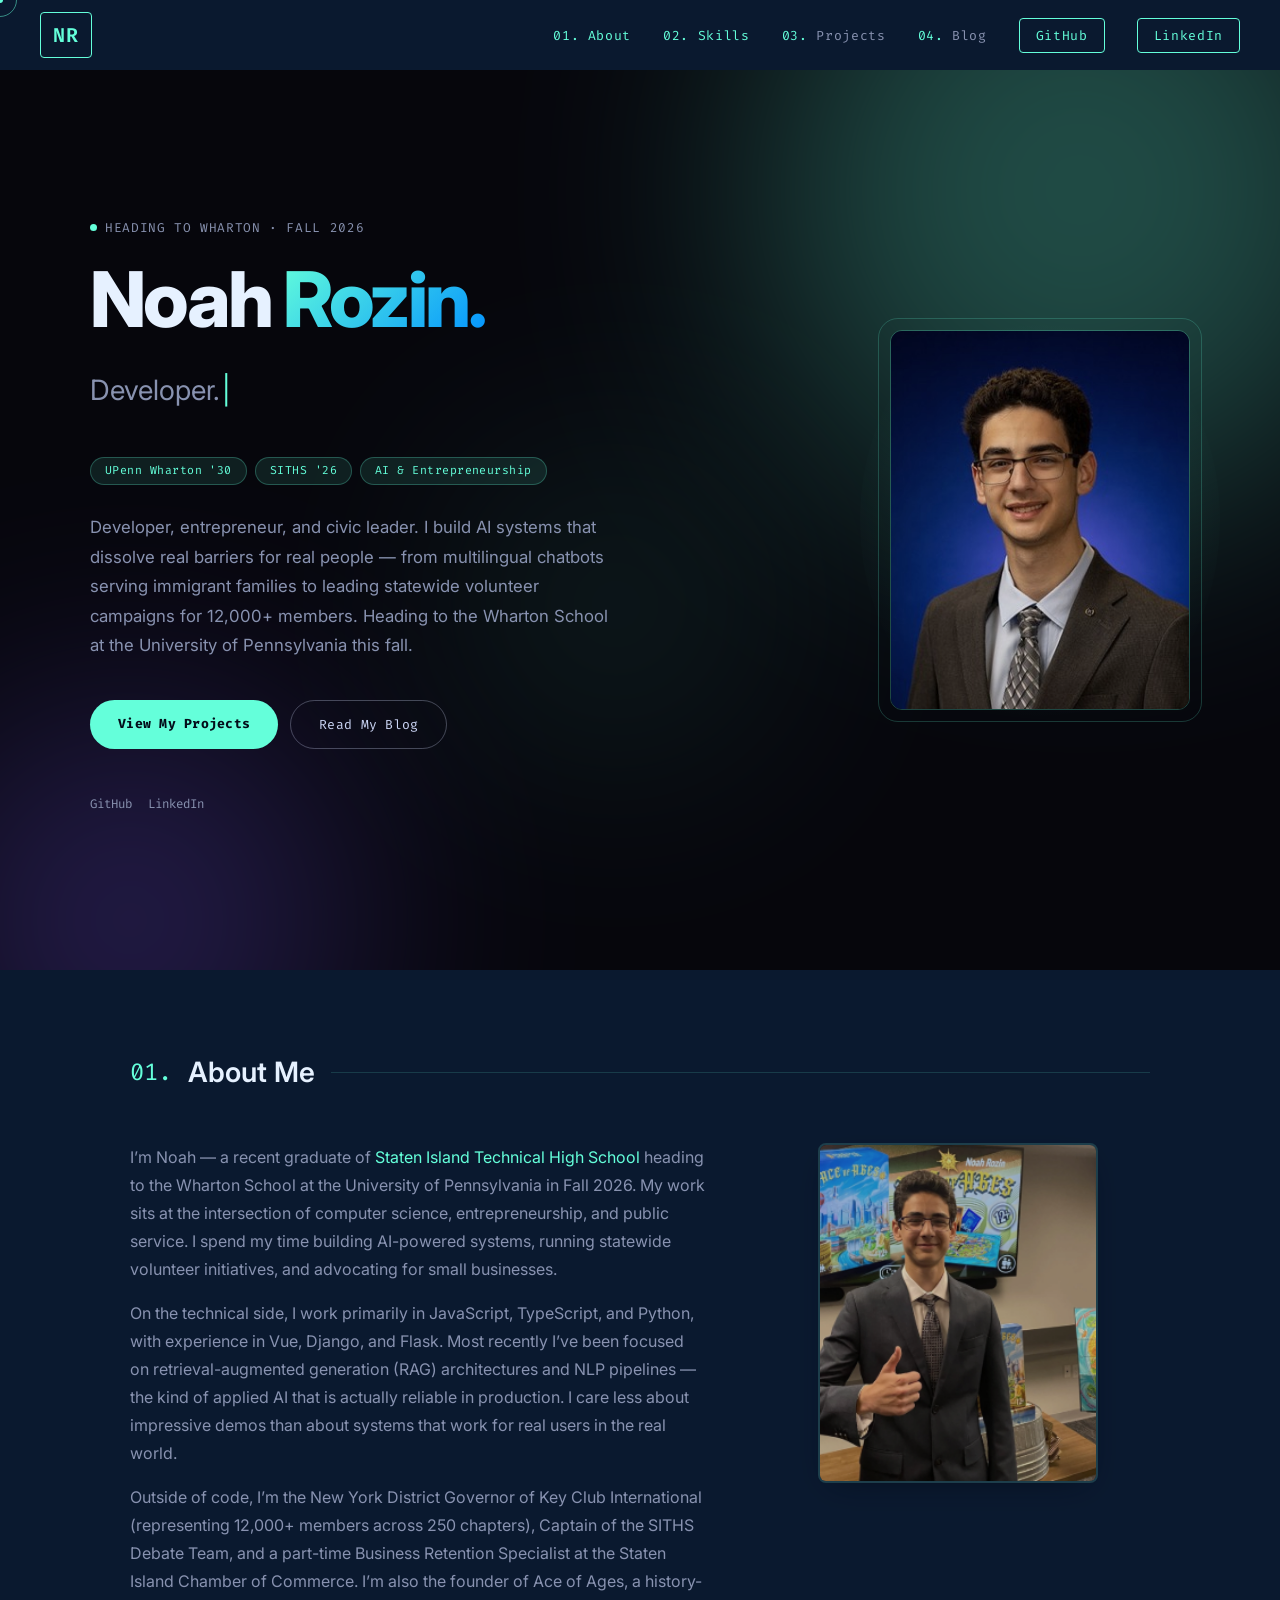
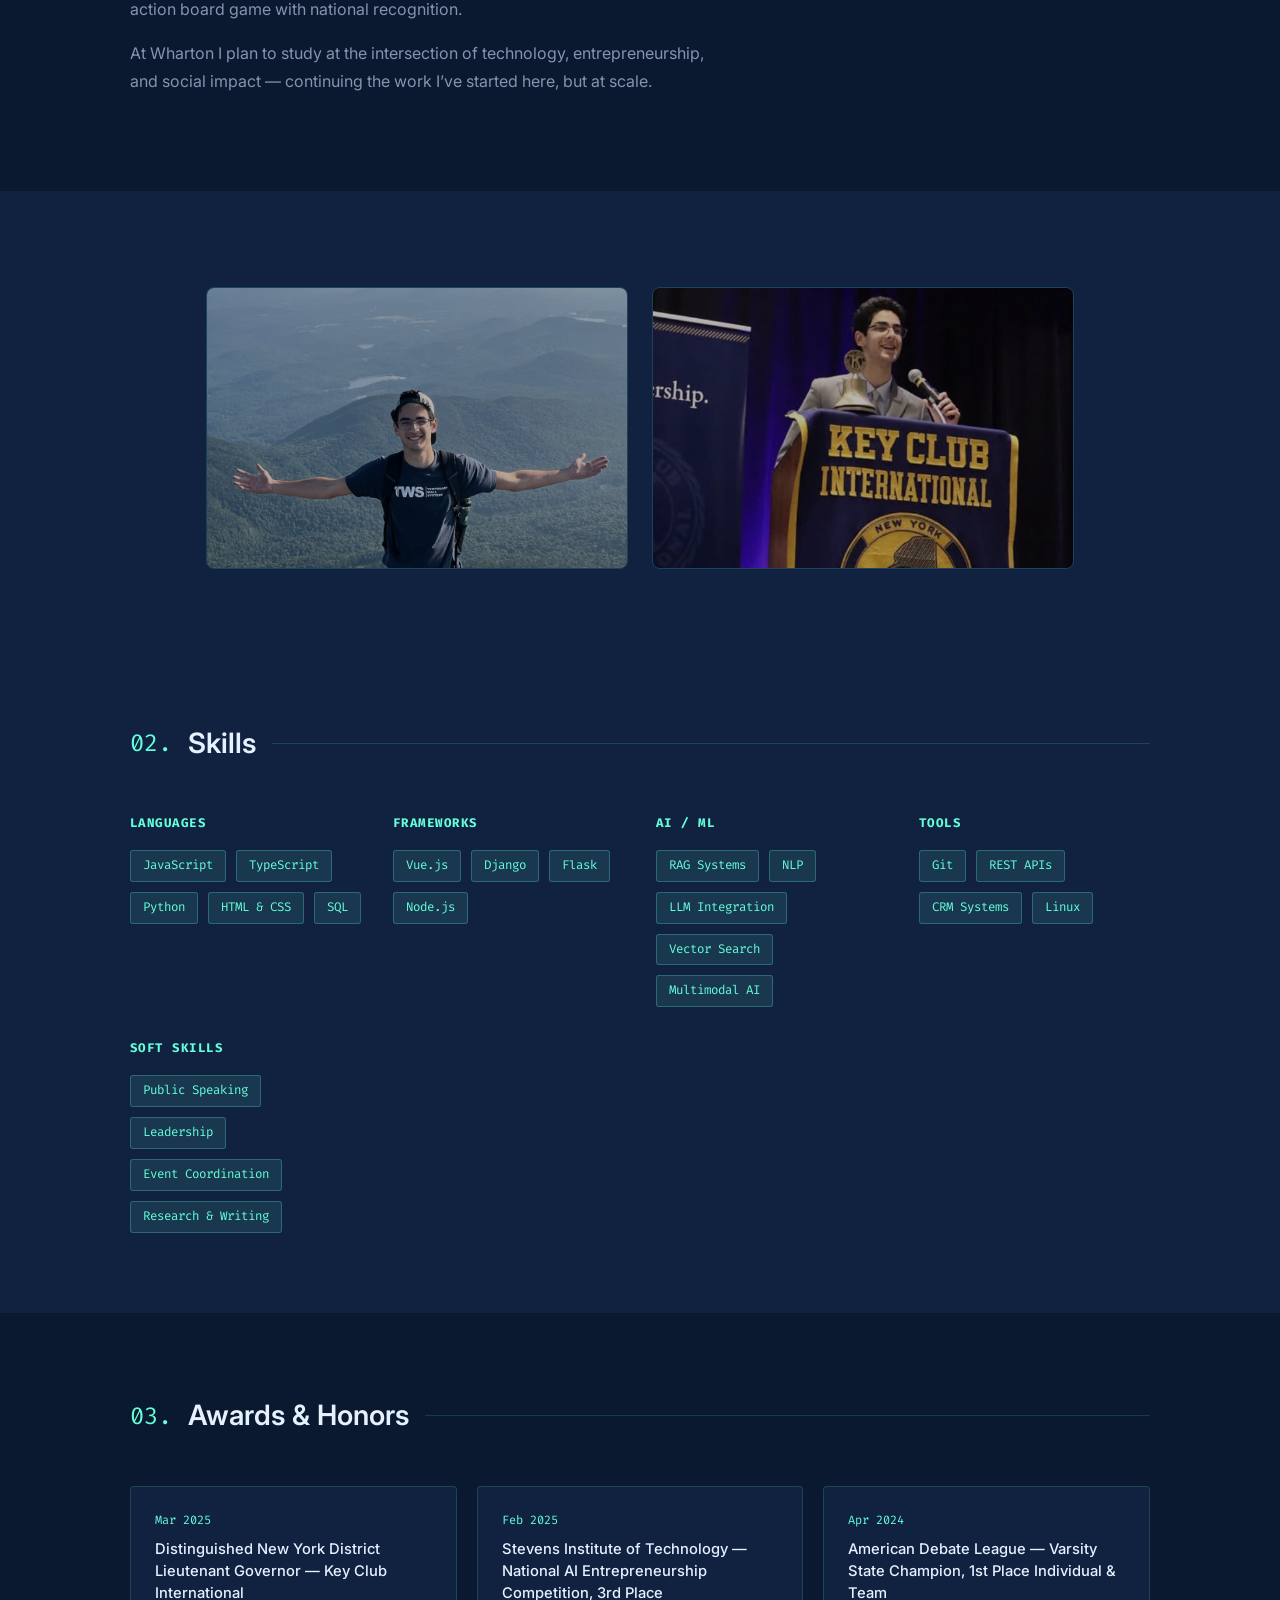
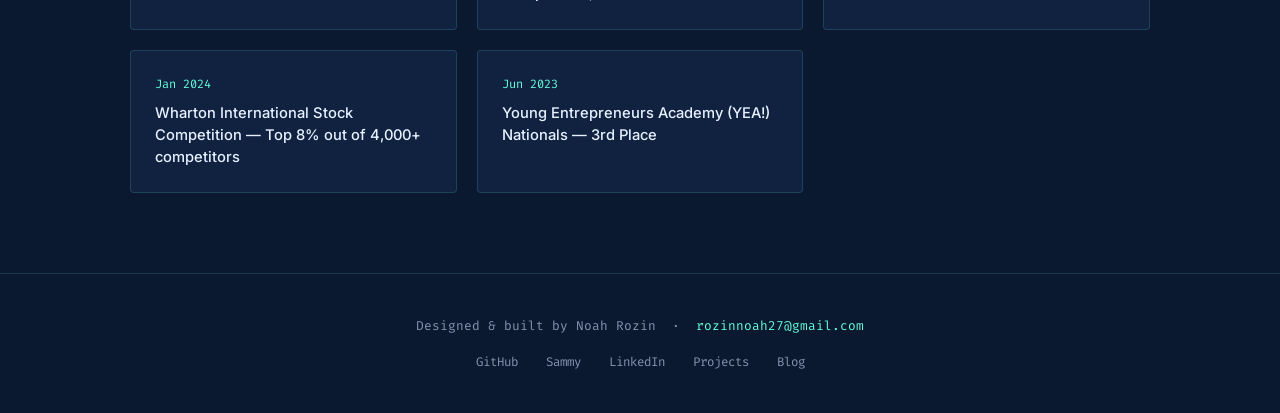
==== commit ca87bdc6: "Updated frontend design" ====
--- a/index.html
+++ b/index.html
@@ -1,4 +1,4 @@
-﻿<!DOCTYPE html>
+<!DOCTYPE html>
 <html lang="en">
 <head>
   <meta charset="UTF-8">
@@ -12,8 +12,14 @@
 </head>
 <body>
 
+  <!-- CUSTOM CURSOR -->
+  <div class="cursor-follower" id="cursorFollower">
+    <div class="cursor-dot"></div>
+    <div class="cursor-ring" id="cursorRing"></div>
+  </div>
+
   <!-- NAV -->
-  <nav>
+  <nav id="main-nav">
     <a href="index.html" class="nav-logo">NR</a>
     <ul class="nav-links">
       <li><a href="#about">About</a></li>
@@ -41,14 +47,19 @@
 
     <!-- HERO -->
     <section id="hero">
-      <div class="hero-orb hero-orb-1"></div>
-      <div class="hero-orb hero-orb-2"></div>
-      <div class="hero-orb hero-orb-3"></div>
-      <div class="hero-content">
-        <div class="hero-text">
-          <p class="hero-intro">Hi, my name is</p>
-          <h1 class="hero-name">Noah Rozin.</h1>
-          <h2 class="hero-tagline">I build where technology meets impact.</h2>
+      <div class="hero-orbs">
+        <div class="orb orb-1"></div>
+        <div class="orb orb-2"></div>
+        <div class="orb orb-3"></div>
+      </div>
+      <div class="hero-inner">
+        <div class="hero-text" data-animate>
+          <div class="hero-eyebrow">
+            <span class="status-dot"></span>
+            <span>Heading to Wharton &middot; Fall 2026</span>
+          </div>
+          <h1 class="hero-name">Noah <span class="accent-text">Rozin.</span></h1>
+          <h2 class="hero-roles"><span class="typewriter-text" id="typewriter"></span><span class="typewriter-cursor">|</span></h2>
           <div class="hero-badges">
             <span class="hero-badge">UPenn Wharton &apos;30</span>
             <span class="hero-badge">SITHS &apos;26</span>
@@ -64,10 +75,18 @@
             <a href="projects.html" class="btn-primary">View My Projects</a>
             <a href="blog.html" class="btn-secondary">Read My Blog</a>
           </div>
-        </div>
-        <div class="hero-photo-wrap">
-          <div class="hero-photo-frame">
-            <img src="public/images/headshot.jpg" alt="Noah Rozin" class="hero-photo">
+          <div class="hero-socials">
+            <a href="https://github.com/Nosha08" target="_blank" rel="noopener" class="hero-social-link">GitHub</a>
+            <a href="https://www.linkedin.com/in/noah-rozin-4837ab23a/" target="_blank" rel="noopener" class="hero-social-link">LinkedIn</a>
+          </div>
+        </div>
+        <div class="hero-photo-wrap" data-animate data-delay="2">
+          <div class="hero-photo-container">
+            <div class="hero-photo-glow"></div>
+            <div class="hero-photo-ring"></div>
+            <div class="hero-photo-frame">
+              <img src="public/images/headshot.jpg" alt="Noah Rozin" class="hero-photo">
+            </div>
           </div>
         </div>
       </div>
@@ -76,9 +95,9 @@
     <!-- ABOUT -->
     <section id="about">
       <div class="section-inner">
-        <h2 class="section-heading" data-num="01.">About Me</h2>
+        <h2 class="section-heading" data-num="01." data-animate>About Me</h2>
         <div class="about-grid">
-          <div class="about-text">
+          <div class="about-text" data-animate>
             <p>
               I&rsquo;m Noah &mdash; a recent graduate of
               <a href="https://www.siths.org/" target="_blank" rel="noopener">Staten Island Technical High School</a>
@@ -106,7 +125,7 @@
               and social impact &mdash; continuing the work I&rsquo;ve started here, but at scale.
             </p>
           </div>
-          <div class="about-photo-wrap">
+          <div class="about-photo-wrap" data-animate data-delay="2">
             <img src="public/images/ace-of-ages.png" alt="Ace of Ages — YEA! Nationals 3rd Place" class="about-photo">
           </div>
         </div>
@@ -132,9 +151,9 @@
     <!-- SKILLS -->
     <section id="skills">
       <div class="section-inner">
-        <h2 class="section-heading" data-num="02.">Skills</h2>
+        <h2 class="section-heading" data-num="02." data-animate>Skills</h2>
         <div class="skills-grid">
-          <div class="skill-group">
+          <div class="skill-group" data-animate>
             <h3>Languages</h3>
             <div class="skill-tags">
               <span class="skill-tag">JavaScript</span>
@@ -144,7 +163,7 @@
               <span class="skill-tag">SQL</span>
             </div>
           </div>
-          <div class="skill-group">
+          <div class="skill-group" data-animate data-delay="1">
             <h3>Frameworks</h3>
             <div class="skill-tags">
               <span class="skill-tag">Vue.js</span>
@@ -153,7 +172,7 @@
               <span class="skill-tag">Node.js</span>
             </div>
           </div>
-          <div class="skill-group">
+          <div class="skill-group" data-animate data-delay="2">
             <h3>AI / ML</h3>
             <div class="skill-tags">
               <span class="skill-tag">RAG Systems</span>
@@ -163,7 +182,7 @@
               <span class="skill-tag">Multimodal AI</span>
             </div>
           </div>
-          <div class="skill-group">
+          <div class="skill-group" data-animate data-delay="3">
             <h3>Tools</h3>
             <div class="skill-tags">
               <span class="skill-tag">Git</span>
@@ -172,7 +191,7 @@
               <span class="skill-tag">Linux</span>
             </div>
           </div>
-          <div class="skill-group">
+          <div class="skill-group" data-animate data-delay="4">
             <h3>Soft Skills</h3>
             <div class="skill-tags">
               <span class="skill-tag">Public Speaking</span>
@@ -188,25 +207,25 @@
     <!-- AWARDS -->
     <section id="awards">
       <div class="section-inner">
-        <h2 class="section-heading" data-num="03.">Awards &amp; Honors</h2>
+        <h2 class="section-heading" data-num="03." data-animate>Awards &amp; Honors</h2>
         <div class="awards-grid">
-          <div class="award-card">
+          <div class="award-card" data-animate>
             <div class="award-date">Mar 2025</div>
             <h3>Distinguished New York District Lieutenant Governor &mdash; Key Club International</h3>
           </div>
-          <div class="award-card">
+          <div class="award-card" data-animate data-delay="1">
             <div class="award-date">Feb 2025</div>
             <h3>Stevens Institute of Technology &mdash; National AI Entrepreneurship Competition, 3rd Place</h3>
           </div>
-          <div class="award-card">
+          <div class="award-card" data-animate data-delay="2">
             <div class="award-date">Apr 2024</div>
             <h3>American Debate League &mdash; Varsity State Champion, 1st Place Individual &amp; Team</h3>
           </div>
-          <div class="award-card">
+          <div class="award-card" data-animate data-delay="3">
             <div class="award-date">Jan 2024</div>
             <h3>Wharton International Stock Competition &mdash; Top 8% out of 4,000+ competitors</h3>
           </div>
-          <div class="award-card">
+          <div class="award-card" data-animate data-delay="4">
             <div class="award-date">Jun 2023</div>
             <h3>Young Entrepreneurs Academy (YEA!) Nationals &mdash; 3rd Place</h3>
           </div>
@@ -233,10 +252,3 @@
   <script src="js/main.js"></script>
 </body>
 </html>
-
-
-
-
-
-
-
--- a/css/style.css
+++ b/css/style.css
@@ -16,19 +16,12 @@
   --transition: all 0.25s cubic-bezier(0.645, 0.045, 0.355, 1);
   --font: 'Inter', -apple-system, BlinkMacSystemFont, 'Segoe UI', sans-serif;
   --mono: 'Fira Code', 'SF Mono', 'Roboto Mono', monospace;
+  --purple: #7c5cfc;
 }
 
 /* ===== RESET ===== */
-*, *::before, *::after {
-  box-sizing: border-box;
-  margin: 0;
-  padding: 0;
-}
-
-html {
-  scroll-behavior: smooth;
-}
-
+*, *::before, *::after { box-sizing: border-box; margin: 0; padding: 0; }
+html { scroll-behavior: smooth; }
 body {
   background-color: var(--bg);
   color: var(--text);
@@ -38,442 +31,333 @@
   -webkit-font-smoothing: antialiased;
 }
 
+/* ===== CUSTOM CURSOR ===== */
+@media (hover: hover) {
+  body { cursor: none; }
+  a, button, [role="button"] { cursor: none; }
+
+  .cursor-follower {
+    position: fixed; top: 0; left: 0;
+    pointer-events: none; z-index: 9999;
+  }
+  .cursor-dot {
+    position: absolute; width: 6px; height: 6px;
+    background: var(--accent); border-radius: 50%;
+    transform: translate(-50%, -50%);
+  }
+  .cursor-ring {
+    position: absolute; width: 34px; height: 34px;
+    border: 1.5px solid var(--accent); border-radius: 50%;
+    transform: translate(-50%, -50%);
+    transition: width 0.22s ease, height 0.22s ease, opacity 0.2s;
+    opacity: 0.5;
+  }
+  .cursor-ring.expanded { width: 54px; height: 54px; opacity: 0.8; }
+}
+
+/* ===== SCROLL REVEAL ===== */
+[data-animate] {
+  opacity: 0;
+  transform: translateY(24px);
+  transition: opacity 0.6s ease, transform 0.6s ease;
+}
+[data-animate].animated { opacity: 1; transform: translateY(0); }
+[data-delay="1"].animated { transition-delay: 0.1s; }
+[data-delay="2"].animated { transition-delay: 0.2s; }
+[data-delay="3"].animated { transition-delay: 0.3s; }
+[data-delay="4"].animated { transition-delay: 0.4s; }
+[data-delay="5"].animated { transition-delay: 0.5s; }
+
 /* ===== NAVIGATION ===== */
 nav {
-  position: fixed;
-  top: 0;
-  left: 0;
-  right: 0;
+  position: fixed; top: 0; left: 0; right: 0;
   height: var(--nav-h);
-  background: rgba(10, 25, 47, 0.9);
+  background: transparent;
+  z-index: 1000;
+  display: flex; align-items: center; justify-content: space-between;
+  padding: 0 40px;
+  transition: background 0.3s ease, border-color 0.3s ease, backdrop-filter 0.3s ease;
+  border-bottom: 1px solid transparent;
+  counter-reset: nav-item;
+}
+
+nav.scrolled {
+  background: rgba(10, 25, 47, 0.92);
   backdrop-filter: blur(10px);
   -webkit-backdrop-filter: blur(10px);
-  border-bottom: 1px solid var(--border);
-  z-index: 1000;
-  display: flex;
-  align-items: center;
-  justify-content: space-between;
-  padding: 0 40px;
+  border-bottom-color: var(--border);
 }
 
 .nav-logo {
   font-family: var(--mono);
-  font-size: 1.25rem;
-  font-weight: 600;
-  color: var(--accent);
-  text-decoration: none;
+  font-size: 1.25rem; font-weight: 600;
+  color: var(--accent); text-decoration: none;
   letter-spacing: 0.05em;
-  border: 1px solid var(--accent);
-  padding: 6px 12px;
+  border: 1px solid var(--accent); padding: 6px 12px;
   border-radius: var(--radius);
   transition: var(--transition);
 }
-
-.nav-logo:hover {
-  background: var(--accent-dim);
-}
+.nav-logo:hover { background: var(--accent-dim); }
 
 .nav-links {
-  display: flex;
-  align-items: center;
-  gap: 32px;
-  list-style: none;
-}
-
+  display: flex; align-items: center; gap: 32px; list-style: none;
+}
 .nav-links a {
-  font-family: var(--mono);
-  font-size: 0.82rem;
-  color: var(--text2);
-  text-decoration: none;
-  letter-spacing: 0.05em;
-  transition: var(--transition);
+  font-family: var(--mono); font-size: 0.82rem;
+  color: var(--text2); text-decoration: none;
+  letter-spacing: 0.05em; transition: var(--transition);
   counter-increment: nav-item;
 }
-
 .nav-links a::before {
   content: '0' counter(nav-item) '. ';
   color: var(--accent);
 }
-
-.nav-links a:hover,
-.nav-links a.active {
-  color: var(--accent);
-}
+.nav-links a:hover, .nav-links a.active { color: var(--accent); }
 
 .nav-links .cta-link a {
   border: 1px solid var(--accent);
-  border-radius: var(--radius);
-  padding: 8px 16px;
-  color: var(--accent);
-}
-
-.nav-links .cta-link a::before {
-  content: none;
-}
-
-.nav-links .cta-link a:hover {
-  background: var(--accent-dim);
-}
-
-nav {
-  counter-reset: nav-item;
-}
+  border-radius: var(--radius); padding: 8px 16px; color: var(--accent);
+}
+.nav-links .cta-link a::before { content: none; }
+.nav-links .cta-link a:hover { background: var(--accent-dim); }
 
 /* Hamburger */
 .hamburger {
-  display: none;
-  flex-direction: column;
-  cursor: pointer;
-  gap: 5px;
-  background: none;
-  border: none;
-  padding: 4px;
-}
-
+  display: none; flex-direction: column; gap: 5px;
+  background: none; border: none; padding: 4px; cursor: pointer;
+}
 .hamburger span {
-  display: block;
-  width: 24px;
-  height: 2px;
-  background: var(--accent);
-  border-radius: 2px;
+  display: block; width: 24px; height: 2px;
+  background: var(--accent); border-radius: 2px;
   transition: var(--transition);
 }
-
-.hamburger.open span:nth-child(1) {
-  transform: translateY(7px) rotate(45deg);
-}
-
-.hamburger.open span:nth-child(2) {
-  opacity: 0;
-}
-
-.hamburger.open span:nth-child(3) {
-  transform: translateY(-7px) rotate(-45deg);
-}
-
-/* Mobile nav drawer */
+.hamburger.open span:nth-child(1) { transform: translateY(7px) rotate(45deg); }
+.hamburger.open span:nth-child(2) { opacity: 0; }
+.hamburger.open span:nth-child(3) { transform: translateY(-7px) rotate(-45deg); }
+
 .mobile-nav {
-  display: none;
-  position: fixed;
-  top: var(--nav-h);
-  right: 0;
-  width: min(75vw, 320px);
-  height: calc(100vh - var(--nav-h));
-  background: var(--bg2);
-  border-left: 1px solid var(--border);
-  padding: 40px 32px;
-  flex-direction: column;
-  align-items: flex-end;
-  gap: 24px;
-  z-index: 999;
-  transform: translateX(100%);
-  transition: transform 0.3s ease;
-}
-
-.mobile-nav.open {
-  display: flex;
-  transform: translateX(0);
-}
-
+  display: none; position: fixed;
+  top: var(--nav-h); right: 0;
+  width: min(75vw, 320px); height: calc(100vh - var(--nav-h));
+  background: var(--bg2); border-left: 1px solid var(--border);
+  padding: 40px 32px; flex-direction: column; align-items: flex-end;
+  gap: 24px; z-index: 999;
+  transform: translateX(100%); transition: transform 0.3s ease;
+}
+.mobile-nav.open { display: flex; transform: translateX(0); }
 .mobile-nav a {
-  font-family: var(--mono);
-  font-size: 1rem;
-  color: var(--text);
-  text-decoration: none;
-  transition: var(--transition);
-}
-
-.mobile-nav a:hover {
-  color: var(--accent);
-}
+  font-family: var(--mono); font-size: 1rem;
+  color: var(--text); text-decoration: none; transition: var(--transition);
+}
+.mobile-nav a:hover { color: var(--accent); }
 
 /* ===== MAIN ===== */
-main {
-  padding-top: var(--nav-h);
-}
+main { padding-top: var(--nav-h); }
 
 /* ===== HERO ===== */
-/* ===== HERO ANIMATIONS ===== */
-@keyframes fadeInUp {
-  from { opacity: 0; transform: translateY(24px); }
-  to   { opacity: 1; transform: translateY(0); }
-}
-
+@keyframes float-a {
+  0%, 100% { transform: translateY(0) scale(1); }
+  50%       { transform: translateY(-32px) scale(1.04); }
+}
+@keyframes float-b {
+  0%, 100% { transform: translateY(0) scale(1); }
+  50%       { transform: translateY(24px) scale(0.96); }
+}
+@keyframes float-c {
+  0%, 100% { transform: translate(0, 0); }
+  33%       { transform: translate(18px, -20px); }
+  66%       { transform: translate(-14px, 12px); }
+}
 @keyframes blink {
   0%, 100% { opacity: 1; }
   50%       { opacity: 0; }
 }
-
-.hero-name,
-.hero-tagline,
-.hero-badges,
-.hero-desc,
-.hero-ctas,
-.hero-photo-wrap {
-  opacity: 0;
-}
-
-.anim-in {
-  animation: fadeInUp 0.6s cubic-bezier(0.645, 0.045, 0.355, 1) forwards;
-}
-
-.cursor {
-  display: inline-block;
-  width: 3px;
-  height: 0.85em;
+@keyframes pulse-dot {
+  0%, 100% { box-shadow: 0 0 0 0 rgba(100, 255, 218, 0.6); }
+  50%       { box-shadow: 0 0 0 8px rgba(100, 255, 218, 0); }
+}
+@keyframes ring-pulse {
+  0%, 100% { opacity: 0.3; transform: scale(1); }
+  50%       { opacity: 0.7; transform: scale(1.01); }
+}
+
+#hero {
+  min-height: 100vh;
+  background: #06060c;
+  display: flex; align-items: center; justify-content: center;
+  position: relative; overflow: hidden;
+  padding: 80px 48px;
+}
+
+.hero-orbs { position: absolute; inset: 0; pointer-events: none; }
+
+.orb { position: absolute; border-radius: 50%; filter: blur(130px); opacity: 0.28; }
+.orb-1 {
+  width: 640px; height: 640px;
   background: var(--accent);
-  margin-left: 3px;
-  vertical-align: middle;
-  border-radius: 1px;
-  animation: blink 0.75s step-end infinite;
-}
-
-#hero {
-  min-height: calc(100vh - var(--nav-h));
-  display: flex;
-  align-items: center;
-  justify-content: center;
-  padding: 80px 40px;
-  background-image: radial-gradient(rgba(100, 255, 218, 0.06) 1px, transparent 1px);
-  background-size: 32px 32px;
-  position: relative;
-  overflow: hidden;
-}
-
-/* Floating gradient orbs */
-@keyframes float {
-  0%, 100% { transform: translateY(0) scale(1); }
-  50%       { transform: translateY(-28px) scale(1.04); }
-}
-
-.hero-orb {
-  position: absolute;
-  border-radius: 50%;
+  top: -200px; right: -120px;
+  animation: float-a 14s ease-in-out infinite;
+}
+.orb-2 {
+  width: 420px; height: 420px;
+  background: var(--purple);
+  bottom: -160px; left: -80px;
+  animation: float-b 11s ease-in-out infinite;
+  animation-delay: -4s;
+}
+.orb-3 {
+  width: 260px; height: 260px;
+  background: var(--accent);
+  top: 45%; left: 38%;
+  animation: float-c 18s ease-in-out infinite;
+  animation-delay: -9s;
+  opacity: 0.14;
+}
+
+.hero-inner {
+  max-width: var(--max-w); width: 100%;
+  display: grid; grid-template-columns: 1fr auto;
+  gap: 72px; align-items: center;
+  position: relative; z-index: 1;
+}
+
+.hero-eyebrow {
+  display: flex; align-items: center; gap: 8px;
+  font-family: var(--mono); font-size: 0.8rem;
+  color: var(--text2); margin-bottom: 24px;
+  letter-spacing: 0.05em; text-transform: uppercase;
+}
+.status-dot {
+  width: 7px; height: 7px;
+  background: var(--accent); border-radius: 50%;
+  animation: pulse-dot 2s ease-in-out infinite;
+}
+
+.hero-name {
+  font-size: clamp(3rem, 6vw, 5.5rem);
+  font-weight: 800; letter-spacing: -0.04em; line-height: 1;
+  color: var(--white); margin-bottom: 16px;
+}
+.accent-text {
+  background: linear-gradient(135deg, var(--accent) 0%, #0090ff 100%);
+  -webkit-background-clip: text;
+  -webkit-text-fill-color: transparent;
+  background-clip: text;
+}
+
+.hero-roles {
+  font-size: clamp(1.2rem, 2.5vw, 1.75rem);
+  font-weight: 400; color: var(--text2);
+  margin-bottom: 32px; min-height: 2.5em;
+  display: flex; align-items: center;
+}
+.typewriter-cursor {
+  color: var(--accent);
+  animation: blink 1s step-end infinite;
+  margin-left: 2px;
+}
+
+.hero-badges {
+  display: flex; flex-wrap: wrap; gap: 8px;
+  margin: 16px 0 28px;
+}
+.hero-badge {
+  font-family: var(--mono); font-size: 0.72rem;
+  color: var(--accent); background: var(--accent-dim);
+  border: 1px solid rgba(100, 255, 218, 0.25);
+  padding: 4px 14px; border-radius: 20px; letter-spacing: 0.04em;
+  transition: var(--transition);
+}
+.hero-badge:hover { background: rgba(100, 255, 218, 0.15); }
+
+.hero-desc {
+  font-size: 1.05rem; color: var(--text2);
+  max-width: 520px; line-height: 1.75; margin-bottom: 40px;
+}
+
+.hero-ctas { display: flex; gap: 12px; flex-wrap: wrap; margin-bottom: 40px; }
+
+.btn-primary {
+  font-family: var(--mono); font-size: 0.82rem;
+  padding: 13px 28px; border-radius: 100px;
+  background: var(--accent); color: #030d1a; font-weight: 700;
+  text-decoration: none; letter-spacing: 0.02em;
+  transition: var(--transition); display: inline-block;
+}
+.btn-primary:hover {
+  transform: translateY(-2px);
+  box-shadow: 0 8px 24px rgba(100, 255, 218, 0.3);
+}
+
+.btn-secondary {
+  font-family: var(--mono); font-size: 0.82rem;
+  padding: 13px 28px; border-radius: 100px;
+  background: transparent; color: var(--text);
+  border: 1px solid rgba(204, 214, 246, 0.3);
+  text-decoration: none; letter-spacing: 0.02em;
+  transition: var(--transition); display: inline-block;
+}
+.btn-secondary:hover {
+  transform: translateY(-2px);
+  border-color: rgba(204, 214, 246, 0.6);
+}
+
+.hero-socials { display: flex; gap: 16px; }
+.hero-social-link {
+  font-family: var(--mono); font-size: 0.78rem;
+  color: var(--text2); transition: var(--transition);
+  padding: 6px 0; border-bottom: 1px solid transparent;
+  text-decoration: none;
+}
+.hero-social-link:hover { color: var(--accent); border-bottom-color: var(--accent); }
+
+/* Hero photo */
+.hero-photo-wrap { flex-shrink: 0; }
+.hero-photo-container { position: relative; width: 300px; height: 380px; }
+.hero-photo-glow {
+  position: absolute; inset: -30px;
+  background: radial-gradient(circle, rgba(100,255,218,0.12), transparent 70%);
+  border-radius: 50%; pointer-events: none;
+}
+.hero-photo-ring {
+  position: absolute; inset: -12px;
+  border: 1px solid rgba(100, 255, 218, 0.2);
+  border-radius: 20px;
+  animation: ring-pulse 3s ease-in-out infinite;
   pointer-events: none;
-  animation: float ease-in-out infinite;
-}
-
-.hero-orb-1 {
-  width: 560px;
-  height: 560px;
-  background: radial-gradient(circle, rgba(100, 255, 218, 0.07) 0%, transparent 70%);
-  top: -180px;
-  right: -80px;
-  animation-duration: 13s;
-}
-
-.hero-orb-2 {
-  width: 380px;
-  height: 380px;
-  background: radial-gradient(circle, rgba(99, 102, 241, 0.07) 0%, transparent 70%);
-  bottom: -120px;
-  left: -60px;
-  animation-duration: 10s;
-  animation-delay: -5s;
-}
-
-.hero-orb-3 {
-  width: 240px;
-  height: 240px;
-  background: radial-gradient(circle, rgba(100, 255, 218, 0.05) 0%, transparent 70%);
-  top: 40%;
-  left: 35%;
-  animation-duration: 16s;
-  animation-delay: -8s;
-}
-
-/* Hero two-column layout */
-.hero-content {
-  max-width: var(--max-w);
-  width: 100%;
-  display: grid;
-  grid-template-columns: 1fr 300px;
-  gap: 72px;
-  align-items: center;
-}
-
-/* Hero photo */
+}
 .hero-photo-frame {
-  position: relative;
-  width: 280px;
-  height: 340px;
-}
-
-.hero-photo-frame::before {
-  content: '';
-  position: absolute;
-  inset: 0;
-  border-radius: 10px;
-  box-shadow: 0 0 0 2px var(--accent), 0 24px 64px rgba(2, 12, 27, 0.8);
-  z-index: 2;
-  pointer-events: none;
-  opacity: 0.7;
-}
-
-.hero-photo-frame::after {
-  content: '';
-  position: absolute;
-  bottom: -18px;
-  right: -18px;
-  width: 100%;
-  height: 100%;
-  border: 1px solid var(--accent);
-  border-radius: 10px;
-  opacity: 0.22;
-  z-index: 0;
-}
-
+  position: relative; width: 100%; height: 100%;
+  border-radius: 12px; overflow: hidden;
+  border: 1px solid rgba(100, 255, 218, 0.25);
+}
 .hero-photo {
-  width: 100%;
-  height: 100%;
-  object-fit: cover;
-  object-position: center top;
-  border-radius: 10px;
-  display: block;
-  filter: brightness(0.88) saturate(0.82);
+  width: 100%; height: 100%;
+  object-fit: cover; object-position: center top; display: block;
+  filter: brightness(0.9) saturate(0.85);
   transition: filter 0.4s ease;
-  position: relative;
-  z-index: 1;
-}
-
-.hero-photo:hover {
-  filter: brightness(1) saturate(1);
-}
-
-/* Hero badges */
-.hero-badges {
-  display: flex;
-  flex-wrap: wrap;
-  gap: 10px;
-  margin: 16px 0 28px;
-}
-
-.hero-badge {
-  font-family: var(--mono);
-  font-size: 0.72rem;
-  color: var(--accent);
-  background: var(--accent-dim);
-  border: 1px solid rgba(100, 255, 218, 0.25);
-  padding: 4px 14px;
-  border-radius: 20px;
-  letter-spacing: 0.04em;
-}
-
-.hero-intro {
-  font-family: var(--mono);
-  font-size: 1rem;
-  color: var(--accent);
-  margin-bottom: 20px;
-}
-
-.hero-name {
-  font-size: clamp(40px, 8vw, 80px);
-  font-weight: 700;
-  color: var(--white);
-  line-height: 1.1;
-  margin-bottom: 10px;
-  letter-spacing: -0.02em;
-}
-
-.hero-tagline {
-  font-size: clamp(24px, 5vw, 52px);
-  font-weight: 600;
-  color: var(--text2);
-  line-height: 1.2;
-  margin-bottom: 28px;
-}
-
-.hero-desc {
-  font-size: 1.05rem;
-  color: var(--text2);
-  max-width: 540px;
-  margin-bottom: 48px;
-  line-height: 1.75;
-}
-
-.hero-ctas {
-  display: flex;
-  gap: 16px;
-  flex-wrap: wrap;
-}
-
-.btn-primary,
-.btn-secondary {
-  font-family: var(--mono);
-  font-size: 0.82rem;
-  padding: 14px 28px;
-  border-radius: var(--radius);
-  text-decoration: none;
-  letter-spacing: 0.05em;
-  transition: var(--transition);
-  display: inline-block;
-}
-
-.btn-primary {
-  color: var(--accent);
-  border: 1px solid var(--accent);
-  background: transparent;
-}
-
-.btn-primary:hover {
-  background: var(--accent-dim);
-  transform: translateY(-2px);
-}
-
-.btn-secondary {
-  color: var(--text);
-  border: 1px solid var(--text2);
-}
-
-.btn-secondary:hover {
-  color: var(--accent);
-  border-color: var(--accent);
-  transform: translateY(-2px);
-}
+}
+.hero-photo-frame:hover .hero-photo { filter: brightness(1) saturate(1); }
 
 /* ===== SECTIONS ===== */
-section {
-  padding: 80px 0;
-}
-
-.section-inner {
-  max-width: var(--max-w);
-  margin: 0 auto;
-  padding: 0 40px;
-}
-
+section { padding: 80px 0; }
+.section-inner { max-width: var(--max-w); margin: 0 auto; padding: 0 40px; }
 .section-heading {
-  font-size: clamp(22px, 4vw, 28px);
-  font-weight: 600;
-  color: var(--white);
-  margin-bottom: 48px;
-  display: flex;
-  align-items: center;
-  gap: 16px;
-  white-space: nowrap;
-}
-
+  font-size: clamp(22px, 4vw, 28px); font-weight: 600;
+  color: var(--white); margin-bottom: 48px;
+  display: flex; align-items: center; gap: 16px; white-space: nowrap;
+}
 .section-heading::before {
-  content: attr(data-num);
-  font-family: var(--mono);
-  font-size: 0.85em;
-  color: var(--accent);
-  font-weight: 400;
-}
-
+  content: attr(data-num); font-family: var(--mono);
+  font-size: 0.85em; color: var(--accent); font-weight: 400;
+}
 .section-heading::after {
-  content: '';
-  display: block;
-  height: 1px;
-  background: var(--border);
-  flex: 1;
-  min-width: 40px;
+  content: ''; display: block; height: 1px;
+  background: var(--border); flex: 1; min-width: 40px;
 }
 
 /* ===== ABOUT ===== */
-#about {
-  background: var(--bg);
-}
+#about { background: var(--bg); }
 
 .about-grid {
   display: grid;
@@ -488,65 +372,20 @@
   line-height: 1.75;
   font-size: 1rem;
 }
-
-.about-text p a {
-  color: var(--accent);
-  text-decoration: none;
-}
-
-.about-text p a:hover {
-  text-decoration: underline;
-}
-
-.about-photo-wrap {
-  display: flex;
-  justify-content: center;
-}
-
-.about-photo-placeholder {
-  width: 260px;
-  height: 260px;
-  background: var(--bg3);
-  border: 2px solid var(--accent);
-  border-radius: 4px;
-  display: flex;
-  align-items: center;
-  justify-content: center;
-  color: var(--text2);
-  font-family: var(--mono);
-  font-size: 0.8rem;
-  text-align: center;
-  padding: 20px;
-  line-height: 1.6;
-  position: relative;
-  overflow: hidden;
-}
-
-.about-photo-placeholder::after {
-  content: '';
-  position: absolute;
-  inset: 0;
-  background: var(--accent-dim);
-}
-
-.about-photo-placeholder span {
-  position: relative;
-  z-index: 1;
-}
+.about-text p a { color: var(--accent); text-decoration: none; }
+.about-text p a:hover { text-decoration: underline; }
+
+.about-photo-wrap { display: flex; justify-content: center; }
 
 .about-photo {
-  width: 280px;
-  height: 340px;
-  object-fit: cover;
-  object-position: center top;
-  border-radius: 8px;
-  display: block;
+  width: 280px; height: 340px;
+  object-fit: cover; object-position: center top;
+  border-radius: 8px; display: block;
   filter: brightness(0.85) saturate(0.8);
   transition: var(--transition);
   box-shadow: var(--shadow);
   border: 2px solid rgba(100, 255, 218, 0.2);
 }
-
 .about-photo:hover {
   filter: brightness(1) saturate(1);
   transform: translateY(-4px);
@@ -554,684 +393,181 @@
 }
 
 /* ===== SNAPSHOTS ===== */
-#snapshots {
-  background: var(--bg2);
-  padding: 96px 0 72px;
-}
-
-.snapshot-strip {
-  display: flex;
-  gap: 24px;
-  justify-content: center;
-  flex-wrap: wrap;
-}
+#snapshots { background: var(--bg2); padding: 96px 0 72px; }
+
+.snapshot-strip { display: flex; gap: 24px; justify-content: center; flex-wrap: wrap; }
 
 .snapshot {
-  position: relative;
-  overflow: hidden;
-  border-radius: 8px;
-  flex-shrink: 0;
-  border: 1px solid var(--border);
-}
-
+  position: relative; overflow: hidden;
+  border-radius: 8px; flex-shrink: 0; border: 1px solid var(--border);
+}
 .snapshot-img {
-  width: 420px;
-  height: 280px;
-  object-fit: cover;
-  display: block;
+  width: 420px; height: 280px; object-fit: cover; display: block;
   filter: brightness(0.72) saturate(0.82);
   transition: filter 0.4s ease, transform 0.5s ease;
 }
-
-.snapshot:hover .snapshot-img {
-  filter: brightness(0.95) saturate(1);
-  transform: scale(1.03);
-}
-
+.snapshot:hover .snapshot-img { filter: brightness(0.95) saturate(1); transform: scale(1.03); }
 .snapshot-caption {
-  position: absolute;
-  bottom: 0;
-  left: 0;
-  right: 0;
+  position: absolute; bottom: 0; left: 0; right: 0;
   background: linear-gradient(transparent, rgba(2, 12, 27, 0.88));
-  color: var(--text);
-  font-family: var(--mono);
-  font-size: 0.76rem;
-  padding: 28px 16px 14px;
-  transform: translateY(6px);
-  opacity: 0;
-  transition: all 0.3s ease;
-}
-
-.snapshot:hover .snapshot-caption {
-  transform: translateY(0);
-  opacity: 1;
-}
+  color: var(--text); font-family: var(--mono); font-size: 0.76rem;
+  padding: 28px 16px 14px; transform: translateY(6px);
+  opacity: 0; transition: all 0.3s ease;
+}
+.snapshot:hover .snapshot-caption { transform: translateY(0); opacity: 1; }
 
 /* ===== SKILLS ===== */
-#skills {
-  background: var(--bg2);
-}
-
-.skills-grid {
-  display: grid;
-  grid-template-columns: repeat(auto-fit, minmax(200px, 1fr));
-  gap: 32px;
-}
-
+#skills { background: var(--bg2); }
+.skills-grid { display: grid; grid-template-columns: repeat(auto-fit, minmax(200px, 1fr)); gap: 32px; }
 .skill-group h3 {
-  font-family: var(--mono);
-  font-size: 0.78rem;
-  text-transform: uppercase;
-  letter-spacing: 0.12em;
-  color: var(--accent);
-  margin-bottom: 16px;
-}
-
-.skill-tags {
-  display: flex;
-  flex-wrap: wrap;
-  gap: 10px;
-}
-
+  font-family: var(--mono); font-size: 0.78rem;
+  text-transform: uppercase; letter-spacing: 0.12em;
+  color: var(--accent); margin-bottom: 16px;
+}
+.skill-tags { display: flex; flex-wrap: wrap; gap: 10px; }
 .skill-tag {
-  font-family: var(--mono);
-  font-size: 0.78rem;
-  color: var(--accent);
-  background: var(--accent-dim);
+  font-family: var(--mono); font-size: 0.78rem;
+  color: var(--accent); background: var(--accent-dim);
   border: 1px solid rgba(100, 255, 218, 0.25);
-  padding: 5px 12px;
-  border-radius: 3px;
-  transition: var(--transition);
-  white-space: nowrap;
-}
-
-.skill-tag:hover {
-  background: rgba(100, 255, 218, 0.2);
-  transform: translateY(-1px);
-}
+  padding: 5px 12px; border-radius: 3px;
+  transition: var(--transition); white-space: nowrap;
+}
+.skill-tag:hover { background: rgba(100, 255, 218, 0.2); transform: translateY(-1px); }
 
 /* ===== AWARDS ===== */
-#awards {
-  background: var(--bg);
-}
-
+#awards { background: var(--bg); }
 .awards-grid {
   display: grid;
   grid-template-columns: repeat(auto-fit, minmax(260px, 1fr));
   gap: 20px;
 }
-
 .award-card {
-  background: var(--bg2);
-  border: 1px solid var(--border);
-  border-radius: var(--radius);
-  padding: 24px;
+  background: var(--bg2); border: 1px solid var(--border);
+  border-radius: var(--radius); padding: 24px;
   transition: var(--transition);
 }
-
 .award-card:hover {
   border-color: rgba(100, 255, 218, 0.4);
-  transform: translateY(-4px);
-  box-shadow: var(--shadow);
-}
-
+  transform: translateY(-4px); box-shadow: var(--shadow);
+}
 .award-date {
-  font-family: var(--mono);
-  font-size: 0.75rem;
-  color: var(--accent);
-  margin-bottom: 8px;
-}
-
-.award-card h3 {
-  font-size: 0.92rem;
-  font-weight: 500;
-  color: var(--white);
-  line-height: 1.5;
-}
-
-/* ===== PAGE HEADER (projects, blog) ===== */
-.page-header {
-  max-width: var(--max-w);
-  margin: 0 auto;
-  padding: 60px 40px 40px;
-}
-
-.page-header h1 {
-  font-size: clamp(28px, 5vw, 48px);
-  font-weight: 700;
-  color: var(--white);
-  margin-bottom: 12px;
-}
-
-.page-header p {
-  color: var(--text2);
-  font-size: 1.05rem;
-  max-width: 540px;
-  line-height: 1.7;
-}
-
-/* ===== PROJECTS PAGE ===== */
-.projects-container {
-  max-width: var(--max-w);
-  margin: 0 auto;
-  padding: 0 40px 100px;
-  display: flex;
-  flex-direction: column;
-  gap: 48px;
-}
-
-.project-card {
-  background: var(--bg2);
-  border: 1px solid var(--border);
-  border-radius: 8px;
-  padding: 40px;
-  transition: var(--transition);
-}
-
-.project-card:hover {
-  border-color: rgba(100, 255, 218, 0.35);
-  box-shadow: var(--shadow);
-}
-
-.project-header {
-  display: flex;
-  align-items: flex-start;
-  justify-content: space-between;
-  flex-wrap: wrap;
-  gap: 12px;
-  margin-bottom: 16px;
-}
-
-.project-title-row {
-  display: flex;
-  align-items: center;
-  gap: 16px;
-  flex-wrap: wrap;
-}
-
-.project-title-row h2 {
-  font-size: 1.5rem;
-  font-weight: 600;
-  color: var(--white);
-}
-
-.project-status {
-  font-family: var(--mono);
-  font-size: 0.72rem;
-  padding: 3px 10px;
-  border-radius: 12px;
-  border: 1px solid var(--accent);
-  color: var(--accent);
-}
-
-.project-tags {
-  display: flex;
-  flex-wrap: wrap;
-  gap: 8px;
-  margin-bottom: 28px;
-}
-
-.project-tag {
-  font-family: var(--mono);
-  font-size: 0.75rem;
-  background: var(--accent-dim);
-  color: var(--accent);
-  padding: 3px 10px;
-  border-radius: 3px;
-}
-
-.project-body {
-  display: grid;
-  grid-template-columns: 1fr 1fr;
-  gap: 32px;
-  margin-bottom: 28px;
-}
-
-.project-section h3 {
-  font-family: var(--mono);
-  font-size: 0.76rem;
-  text-transform: uppercase;
-  letter-spacing: 0.12em;
-  color: var(--accent);
-  margin-bottom: 12px;
-}
-
-.project-section p,
-.project-section li {
-  color: var(--text2);
-  font-size: 0.95rem;
-  line-height: 1.75;
-}
-
-.project-section ul {
-  padding-left: 20px;
-}
-
-.project-section li {
-  margin-bottom: 6px;
-}
-
-.project-divider {
-  border: none;
-  border-top: 1px solid var(--border);
-  margin: 28px 0;
-}
-
-.project-links {
-  display: flex;
-  gap: 12px;
-  flex-wrap: wrap;
-  align-items: center;
-  margin-bottom: 8px;
-}
-
-.project-link {
-  font-family: var(--mono);
-  font-size: 0.78rem;
-  color: var(--text2);
-  text-decoration: none;
-  border: 1px solid var(--text2);
-  padding: 7px 16px;
-  border-radius: var(--radius);
-  transition: var(--transition);
-}
-
-.project-link:hover {
-  color: var(--accent);
-  border-color: var(--accent);
-  transform: translateY(-1px);
-}
-
-.project-reflection {
-  margin-top: 28px;
-  padding-top: 28px;
-  border-top: 1px solid var(--border);
-}
-
-.project-reflection h3 {
-  font-family: var(--mono);
-  font-size: 0.76rem;
-  text-transform: uppercase;
-  letter-spacing: 0.12em;
-  color: var(--accent);
-  margin-bottom: 12px;
-}
-
-.project-reflection p {
-  color: var(--text2);
-  font-size: 0.95rem;
-  line-height: 1.75;
-  font-style: italic;
-}
-
-/* ===== BLOG LISTING ===== */
-.blog-container {
-  max-width: 760px;
-  margin: 0 auto;
-  padding: 0 40px 100px;
-}
-
-.blog-list {
-  display: flex;
-  flex-direction: column;
-  gap: 24px;
-}
-
-.blog-item {
-  display: grid;
-  grid-template-columns: 130px 1fr;
-  gap: 24px;
-  padding: 28px;
-  background: var(--bg2);
-  border: 1px solid var(--border);
-  border-radius: var(--radius);
-  text-decoration: none;
-  transition: var(--transition);
-}
-
-.blog-item:hover {
-  border-color: rgba(100, 255, 218, 0.4);
-  transform: translateY(-2px);
-  box-shadow: var(--shadow);
-}
-
-.blog-date {
-  font-family: var(--mono);
-  font-size: 0.78rem;
-  color: var(--accent);
-  line-height: 1.6;
-  padding-top: 3px;
-}
-
-.blog-item-content h2 {
-  font-size: 1.05rem;
-  font-weight: 600;
-  color: var(--white);
-  margin-bottom: 8px;
-  line-height: 1.4;
-  transition: var(--transition);
-}
-
-.blog-item:hover .blog-item-content h2 {
-  color: var(--accent);
-}
-
-.blog-item-content p {
-  color: var(--text2);
-  font-size: 0.9rem;
-  line-height: 1.65;
-  margin-bottom: 12px;
-}
-
-.read-more {
-  font-family: var(--mono);
-  font-size: 0.78rem;
-  color: var(--accent);
-}
-
-/* ===== BLOG POST ===== */
-.post-container {
-  max-width: 720px;
-  margin: 0 auto;
-  padding: 40px 40px 100px;
-}
-
-.post-back {
-  display: inline-flex;
-  align-items: center;
-  gap: 8px;
-  font-family: var(--mono);
-  font-size: 0.82rem;
-  color: var(--accent);
-  text-decoration: none;
-  margin-bottom: 40px;
-  transition: var(--transition);
-}
-
-.post-back:hover {
-  gap: 12px;
-}
-
-.post-header {
-  margin-bottom: 48px;
-  padding-bottom: 32px;
-  border-bottom: 1px solid var(--border);
-}
-
-.post-meta {
-  font-family: var(--mono);
-  font-size: 0.78rem;
-  color: var(--text2);
-  margin-bottom: 16px;
-  display: flex;
-  gap: 24px;
-  flex-wrap: wrap;
-}
-
-.post-meta span.accent {
-  color: var(--accent);
-}
-
-.post-header h1 {
-  font-size: clamp(26px, 4vw, 40px);
-  font-weight: 700;
-  color: var(--white);
-  line-height: 1.25;
-  margin-bottom: 16px;
-}
-
-.post-header .post-desc {
-  color: var(--text2);
-  font-size: 1.05rem;
-  line-height: 1.75;
-}
-
-.post-body h2 {
-  font-size: 1.35rem;
-  font-weight: 600;
-  color: var(--white);
-  margin: 48px 0 16px;
-}
-
-.post-body h3 {
-  font-size: 1.05rem;
-  font-weight: 600;
-  color: var(--white);
-  margin: 32px 0 12px;
-}
-
-.post-body p {
-  color: var(--text2);
-  line-height: 1.85;
-  font-size: 1rem;
-  margin-bottom: 20px;
-}
-
-.post-body a {
-  color: var(--accent);
-  text-decoration: none;
-}
-
-.post-body a:hover {
-  text-decoration: underline;
-}
-
-.post-body ul,
-.post-body ol {
-  margin: 0 0 20px 24px;
-  color: var(--text2);
-}
-
-.post-body li {
-  margin-bottom: 8px;
-  line-height: 1.75;
-  font-size: 1rem;
-}
-
-.post-body pre {
-  background: var(--bg2);
-  border: 1px solid var(--border);
-  border-radius: 6px;
-  padding: 28px;
-  overflow-x: auto;
-  margin: 28px 0;
-  font-family: var(--mono);
-  font-size: 0.84rem;
-  line-height: 1.65;
-  color: var(--text);
-}
-
-.post-body code {
-  font-family: var(--mono);
-  font-size: 0.85em;
-  background: var(--bg2);
-  color: var(--accent);
-  padding: 2px 6px;
-  border-radius: 3px;
-}
-
-.post-body pre code {
-  background: none;
-  padding: 0;
-  color: var(--text);
-  font-size: 1em;
-}
-
-/* Syntax highlight colors inside pre */
-.post-body pre .kw { color: #c678dd; }
-.post-body pre .fn { color: #61afef; }
-.post-body pre .st { color: #98c379; }
-.post-body pre .cm { color: var(--text2); font-style: italic; }
-.post-body pre .nm { color: #e5c07b; }
-
-.post-callout {
-  background: var(--bg2);
-  border-left: 3px solid var(--accent);
-  padding: 20px 24px;
-  margin: 28px 0;
-  border-radius: 0 4px 4px 0;
-}
-
-.post-callout p {
-  margin: 0;
-  color: var(--text);
-  font-style: italic;
-  font-size: 1rem;
-  line-height: 1.75;
-}
+  font-family: var(--mono); font-size: 0.75rem;
+  color: var(--accent); margin-bottom: 8px;
+}
+.award-card h3 { font-size: 0.92rem; font-weight: 500; color: var(--white); line-height: 1.5; }
 
 /* ===== FOOTER ===== */
 footer {
-  padding: 40px;
-  text-align: center;
-  border-top: 1px solid var(--border);
-}
-
-footer p {
-  font-family: var(--mono);
-  font-size: 0.8rem;
-  color: var(--text2);
-  margin-bottom: 16px;
-  line-height: 1.8;
-}
-
-footer a {
-  color: var(--accent);
-  text-decoration: none;
-}
-
-footer a:hover {
-  text-decoration: underline;
-}
-
-.footer-links {
-  display: flex;
-  justify-content: center;
-  gap: 28px;
-  flex-wrap: wrap;
-}
-
-.footer-links a {
-  font-family: var(--mono);
-  font-size: 0.78rem;
-  color: var(--text2);
-  text-decoration: none;
-  transition: var(--transition);
-}
-
-.footer-links a:hover {
-  color: var(--accent);
-}
+  padding: 40px; text-align: center;
+  border-top: 1px solid var(--border); background: var(--bg);
+}
+footer p { font-family: var(--mono); font-size: 0.8rem; color: var(--text2); margin-bottom: 16px; line-height: 1.8; }
+footer a { color: var(--accent); text-decoration: none; }
+footer a:hover { text-decoration: underline; }
+.footer-links { display: flex; justify-content: center; gap: 28px; flex-wrap: wrap; }
+.footer-links a { font-family: var(--mono); font-size: 0.78rem; color: var(--text2); text-decoration: none; transition: var(--transition); }
+.footer-links a:hover { color: var(--accent); }
+
+/* ===== PAGE HEADER ===== */
+.page-header { max-width: var(--max-w); margin: 0 auto; padding: 60px 40px 40px; }
+.page-header h1 { font-size: clamp(28px, 5vw, 48px); font-weight: 700; color: var(--white); margin-bottom: 12px; }
+.page-header p { color: var(--text2); font-size: 1.05rem; max-width: 540px; line-height: 1.7; }
+
+/* ===== PROJECTS ===== */
+.projects-container { max-width: var(--max-w); margin: 0 auto; padding: 0 40px 100px; display: flex; flex-direction: column; gap: 48px; }
+.project-card {
+  background: var(--bg2); border: 1px solid var(--border);
+  border-radius: 8px; padding: 40px; transition: var(--transition);
+}
+.project-card:hover { border-color: rgba(100, 255, 218, 0.35); box-shadow: var(--shadow); }
+.project-header { display: flex; align-items: flex-start; justify-content: space-between; flex-wrap: wrap; gap: 12px; margin-bottom: 16px; }
+.project-title-row { display: flex; align-items: center; gap: 16px; flex-wrap: wrap; }
+.project-title-row h2 { font-size: 1.5rem; font-weight: 600; color: var(--white); }
+.project-status { font-family: var(--mono); font-size: 0.72rem; padding: 3px 10px; border-radius: 12px; border: 1px solid var(--accent); color: var(--accent); }
+.project-tags { display: flex; flex-wrap: wrap; gap: 8px; margin-bottom: 28px; }
+.project-tag { font-family: var(--mono); font-size: 0.75rem; background: var(--accent-dim); color: var(--accent); padding: 3px 10px; border-radius: 3px; }
+.project-body { display: grid; grid-template-columns: 1fr 1fr; gap: 32px; margin-bottom: 28px; }
+.project-section h3 { font-family: var(--mono); font-size: 0.76rem; text-transform: uppercase; letter-spacing: 0.12em; color: var(--accent); margin-bottom: 12px; }
+.project-section p, .project-section li { color: var(--text2); font-size: 0.95rem; line-height: 1.75; }
+.project-section ul { padding-left: 20px; }
+.project-section li { margin-bottom: 6px; }
+.project-links { display: flex; gap: 12px; flex-wrap: wrap; align-items: center; margin-bottom: 8px; }
+.project-link { font-family: var(--mono); font-size: 0.78rem; color: var(--text2); text-decoration: none; border: 1px solid var(--text2); padding: 7px 16px; border-radius: var(--radius); transition: var(--transition); }
+.project-link:hover { color: var(--accent); border-color: var(--accent); transform: translateY(-1px); }
+
+/* ===== BLOG LISTING ===== */
+.blog-container { max-width: 760px; margin: 0 auto; padding: 0 40px 100px; }
+.blog-list { display: flex; flex-direction: column; gap: 24px; }
+.blog-item {
+  display: grid; grid-template-columns: 130px 1fr;
+  gap: 24px; padding: 28px;
+  background: var(--bg2); border: 1px solid var(--border);
+  border-radius: var(--radius); text-decoration: none; transition: var(--transition);
+  color: inherit;
+}
+.blog-item:hover { border-color: rgba(100, 255, 218, 0.4); transform: translateY(-2px); box-shadow: var(--shadow); }
+.blog-date { font-family: var(--mono); font-size: 0.78rem; color: var(--accent); line-height: 1.6; padding-top: 3px; }
+.blog-item-content h2 { font-size: 1.05rem; font-weight: 600; color: var(--white); margin-bottom: 8px; line-height: 1.4; transition: var(--transition); }
+.blog-item:hover .blog-item-content h2 { color: var(--accent); }
+.blog-item-content p { color: var(--text2); font-size: 0.9rem; line-height: 1.65; margin-bottom: 12px; }
+.read-more { font-family: var(--mono); font-size: 0.78rem; color: var(--accent); }
+
+/* ===== BLOG POST ===== */
+.post-container { max-width: 720px; margin: 0 auto; padding: 40px 40px 100px; }
+.post-back { display: inline-flex; align-items: center; gap: 8px; font-family: var(--mono); font-size: 0.82rem; color: var(--accent); text-decoration: none; margin-bottom: 40px; transition: var(--transition); }
+.post-back:hover { gap: 12px; }
+.post-header { margin-bottom: 48px; padding-bottom: 32px; border-bottom: 1px solid var(--border); }
+.post-meta { font-family: var(--mono); font-size: 0.78rem; color: var(--text2); margin-bottom: 16px; display: flex; gap: 24px; flex-wrap: wrap; }
+.post-meta span.accent { color: var(--accent); }
+.post-header h1 { font-size: clamp(26px, 4vw, 40px); font-weight: 700; color: var(--white); line-height: 1.25; margin-bottom: 16px; }
+.post-header .post-desc { color: var(--text2); font-size: 1.05rem; line-height: 1.75; }
+.post-body h2 { font-size: 1.35rem; font-weight: 600; color: var(--white); margin: 48px 0 16px; }
+.post-body h3 { font-size: 1.05rem; font-weight: 600; color: var(--white); margin: 32px 0 12px; }
+.post-body p { color: var(--text2); line-height: 1.85; font-size: 1rem; margin-bottom: 20px; }
+.post-body a { color: var(--accent); text-decoration: none; }
+.post-body a:hover { text-decoration: underline; }
+.post-body ul, .post-body ol { margin: 0 0 20px 24px; color: var(--text2); }
+.post-body li { margin-bottom: 8px; line-height: 1.75; font-size: 1rem; }
+pre { background: var(--bg2); border: 1px solid var(--border); border-radius: 6px; padding: 28px; overflow-x: auto; margin: 28px 0; font-family: var(--mono); font-size: 0.84rem; line-height: 1.65; color: var(--text); }
+code { font-family: var(--mono); font-size: 0.85em; background: var(--bg2); color: var(--accent); padding: 2px 6px; border-radius: 3px; }
+pre code { background: none; padding: 0; color: var(--text); font-size: 1em; }
+.kw { color: #c678dd; }
+.fn { color: #61afef; }
+.st { color: #98c379; }
+.cm { color: var(--text2); font-style: italic; }
+.nm { color: #e5c07b; }
+.post-callout {
+  background: var(--bg2); border-left: 3px solid var(--accent);
+  padding: 20px 24px; margin: 28px 0; border-radius: 0 4px 4px 0;
+}
+.post-callout p { margin: 0; color: var(--text); font-style: italic; font-size: 1rem; line-height: 1.75; }
 
 /* ===== RESPONSIVE ===== */
 @media (max-width: 900px) {
-  .project-body {
-    grid-template-columns: 1fr;
-    gap: 20px;
-  }
-}
-
-@media (max-width: 900px) {
-  .hero-content {
-    grid-template-columns: 1fr;
-    gap: 48px;
-  }
-
-  .hero-photo-wrap {
-    display: flex;
-    justify-content: center;
-  }
-
-  .hero-photo-frame {
-    width: 240px;
-    height: 290px;
-  }
+  .project-body { grid-template-columns: 1fr; gap: 20px; }
+  .hero-inner { grid-template-columns: 1fr; gap: 48px; }
+  .hero-photo-wrap { display: flex; justify-content: center; }
+  .hero-photo-container { width: 240px; height: 290px; }
 }
 
 @media (max-width: 768px) {
-  nav {
-    padding: 0 24px;
-  }
-
-  .nav-links {
-    display: none;
-  }
-
-  .hamburger {
-    display: flex;
-  }
-
-  #hero {
-    padding: 60px 24px;
-  }
-
-  .section-inner,
-  .page-header,
-  .projects-container,
-  .blog-container,
-  .post-container {
-    padding-left: 24px;
-    padding-right: 24px;
-  }
-
-  .about-grid {
-    grid-template-columns: 1fr;
-    gap: 32px;
-  }
-
-  .about-photo-wrap {
-    order: -1;
-    display: flex;
-    justify-content: center;
-  }
-
-  .about-photo-placeholder {
-    width: 200px;
-    height: 200px;
-  }
-
-  .about-photo {
-    width: 220px;
-    height: 260px;
-  }
-
-  .snapshot-img {
-    width: 100%;
-    max-width: 420px;
-    height: 220px;
-  }
-
-  .blog-item {
-    grid-template-columns: 1fr;
-    gap: 8px;
-  }
-
-  .hero-ctas {
-    flex-direction: column;
-    align-items: flex-start;
-  }
-
-  .post-meta {
-    flex-direction: column;
-    gap: 4px;
-  }
-
-  .project-card {
-    padding: 24px;
-  }
+  nav { padding: 0 24px; }
+  .nav-links { display: none; }
+  .hamburger { display: flex; }
+  #hero { padding: 60px 24px; }
+  .section-inner, .page-header, .projects-container, .blog-container, .post-container { padding-left: 24px; padding-right: 24px; }
+  .about-grid { grid-template-columns: 1fr; gap: 32px; }
+  .about-photo-wrap { order: -1; display: flex; justify-content: center; }
+  .about-photo { width: 220px; height: 260px; }
+  .snapshot-img { width: 100%; max-width: 420px; height: 220px; }
+  .blog-item { grid-template-columns: 1fr; gap: 8px; }
+  .hero-ctas { flex-direction: column; align-items: flex-start; }
+  .post-meta { flex-direction: column; gap: 4px; }
+  .project-card { padding: 24px; }
 }
 
 @media (max-width: 480px) {
-  .section-heading::after {
-    display: none;
-  }
-
-  .skills-grid {
-    grid-template-columns: 1fr 1fr;
-  }
-
-  .awards-grid {
-    grid-template-columns: 1fr;
-  }
-}
+  .section-heading::after { display: none; }
+  .skills-grid { grid-template-columns: 1fr 1fr; }
+  .awards-grid { grid-template-columns: 1fr; }
+}
